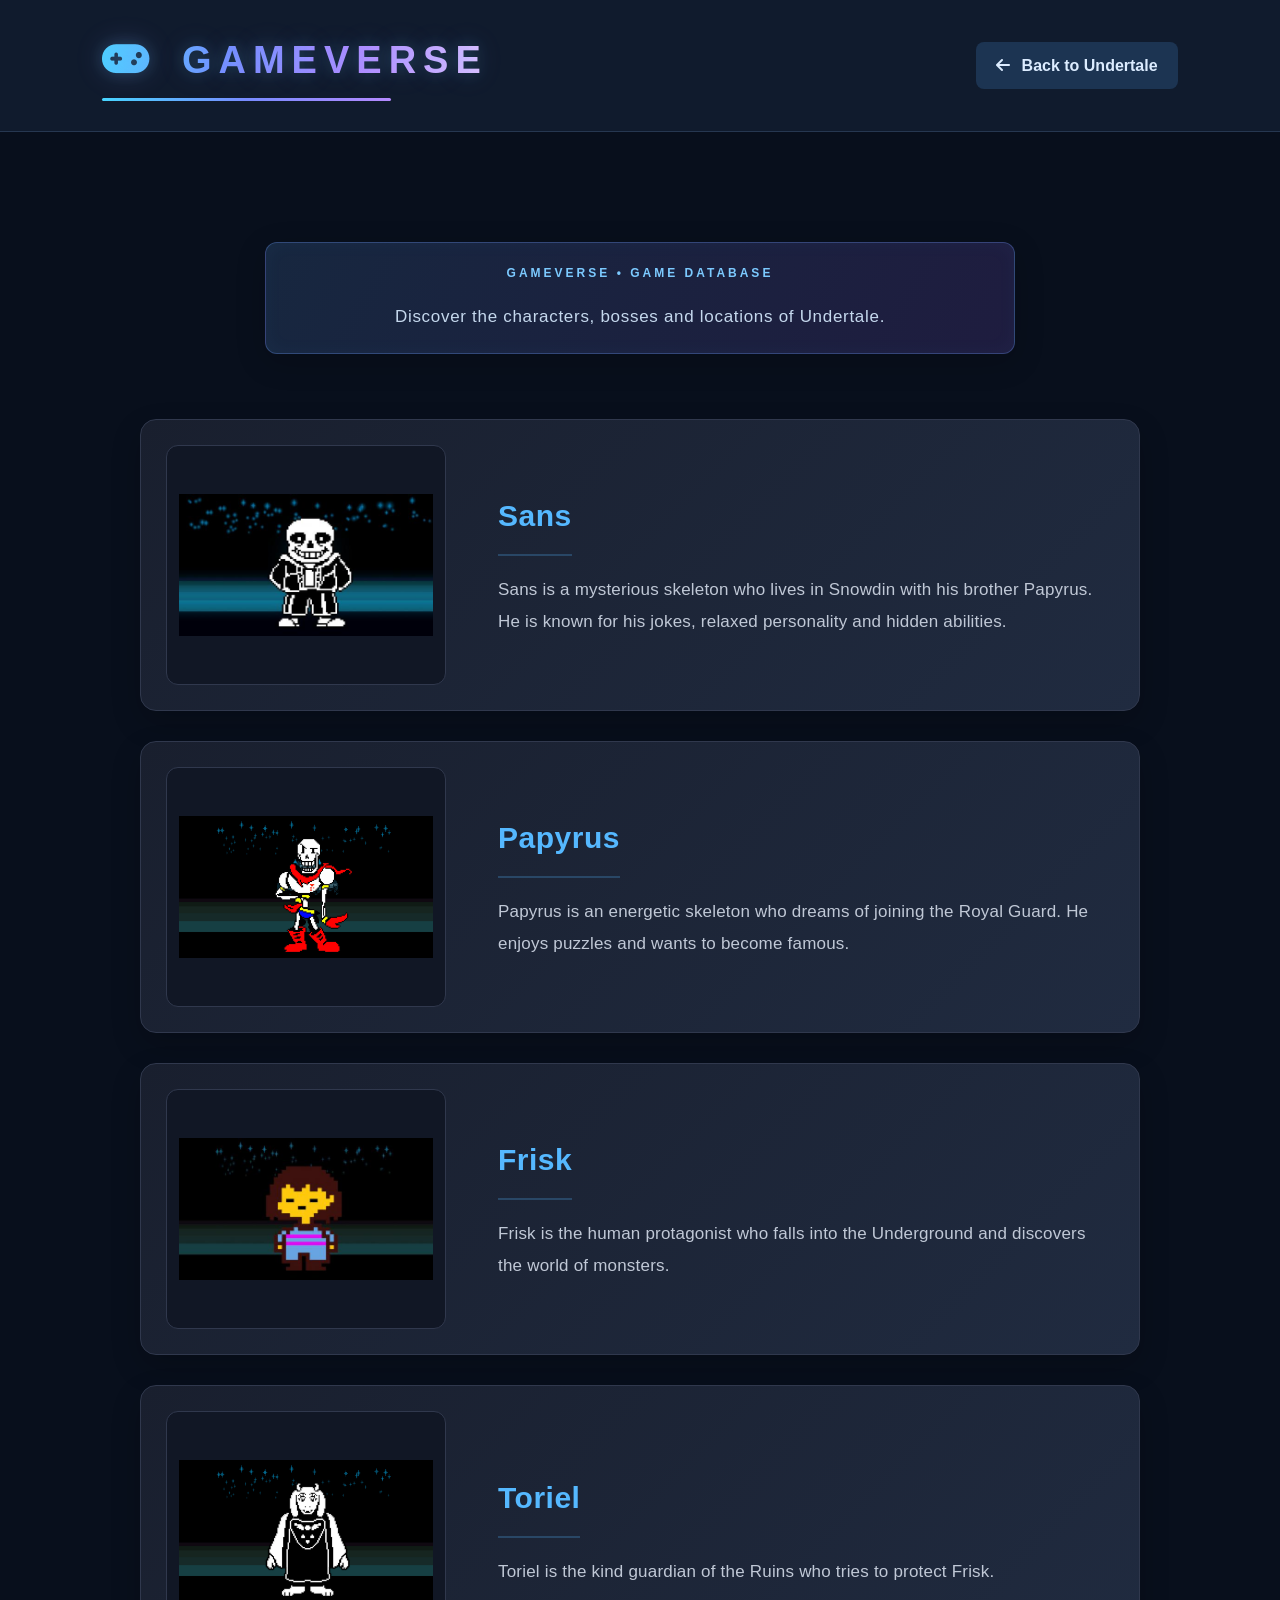
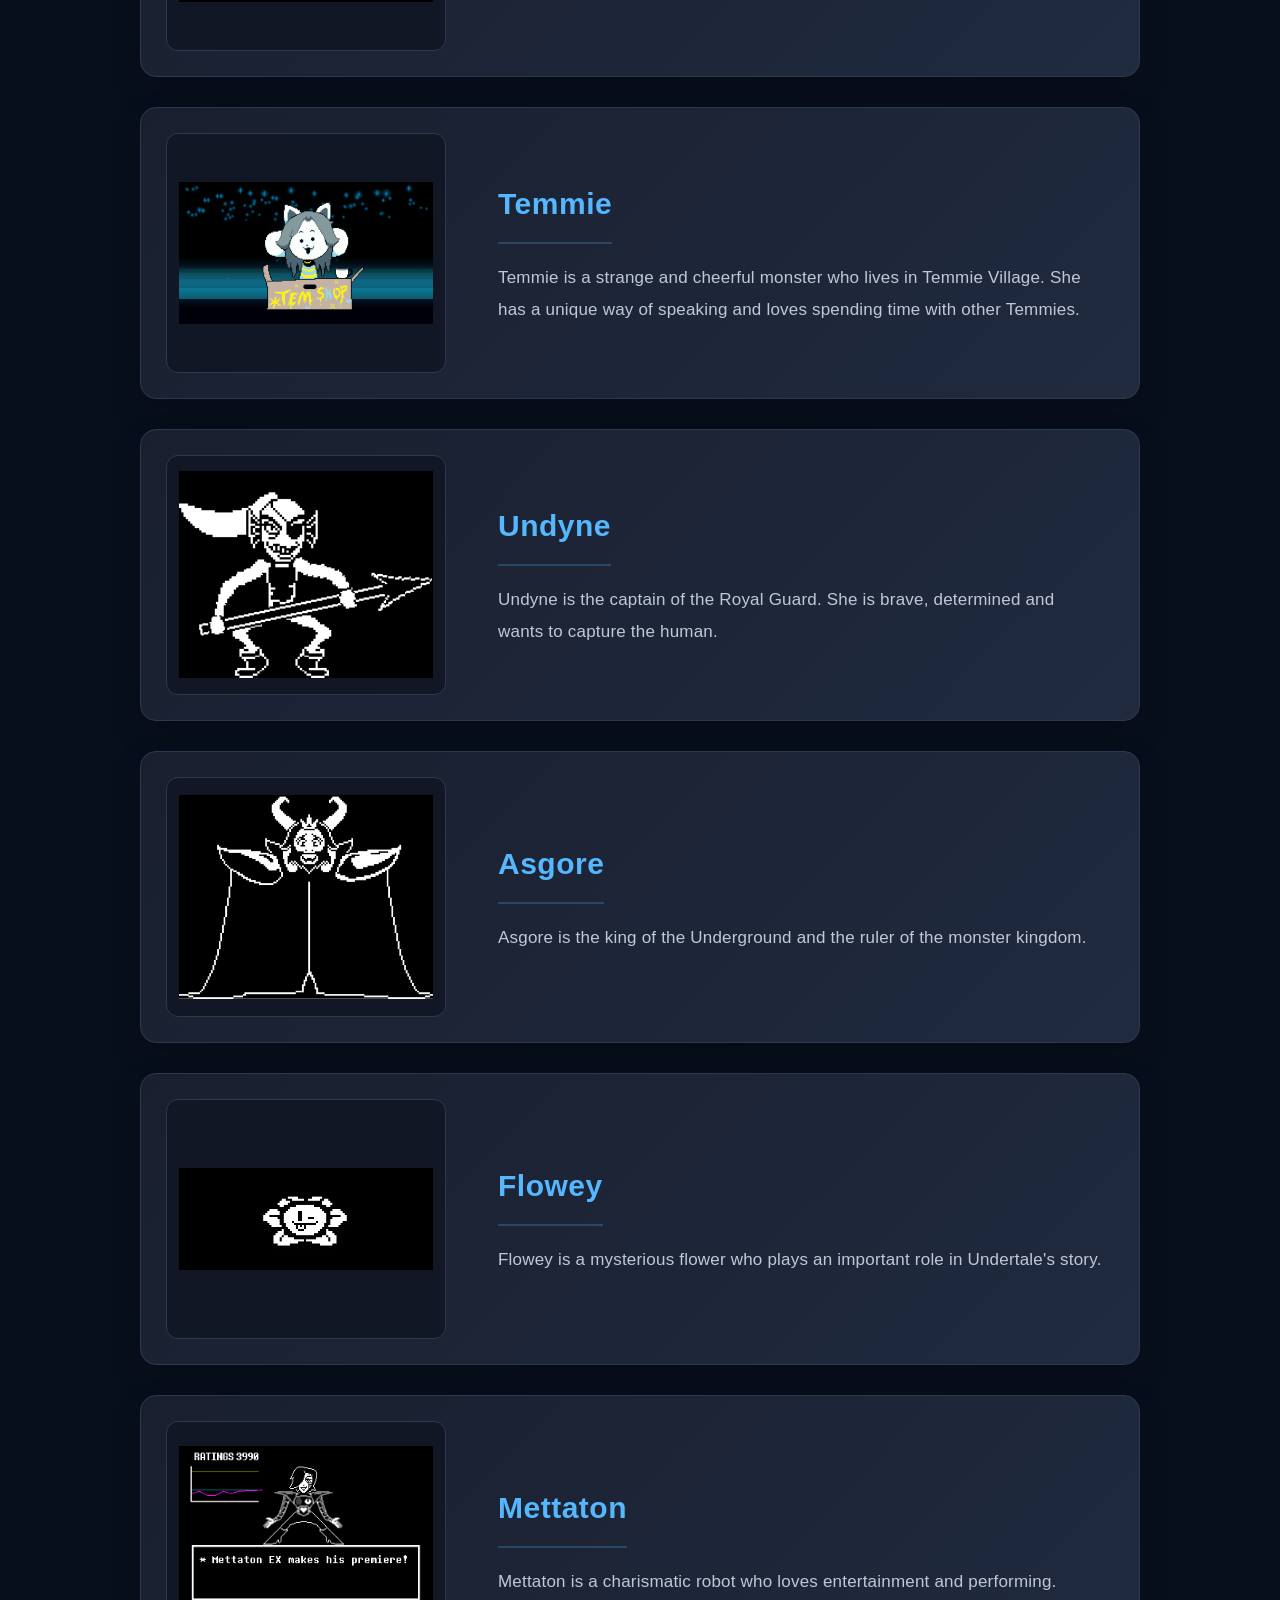
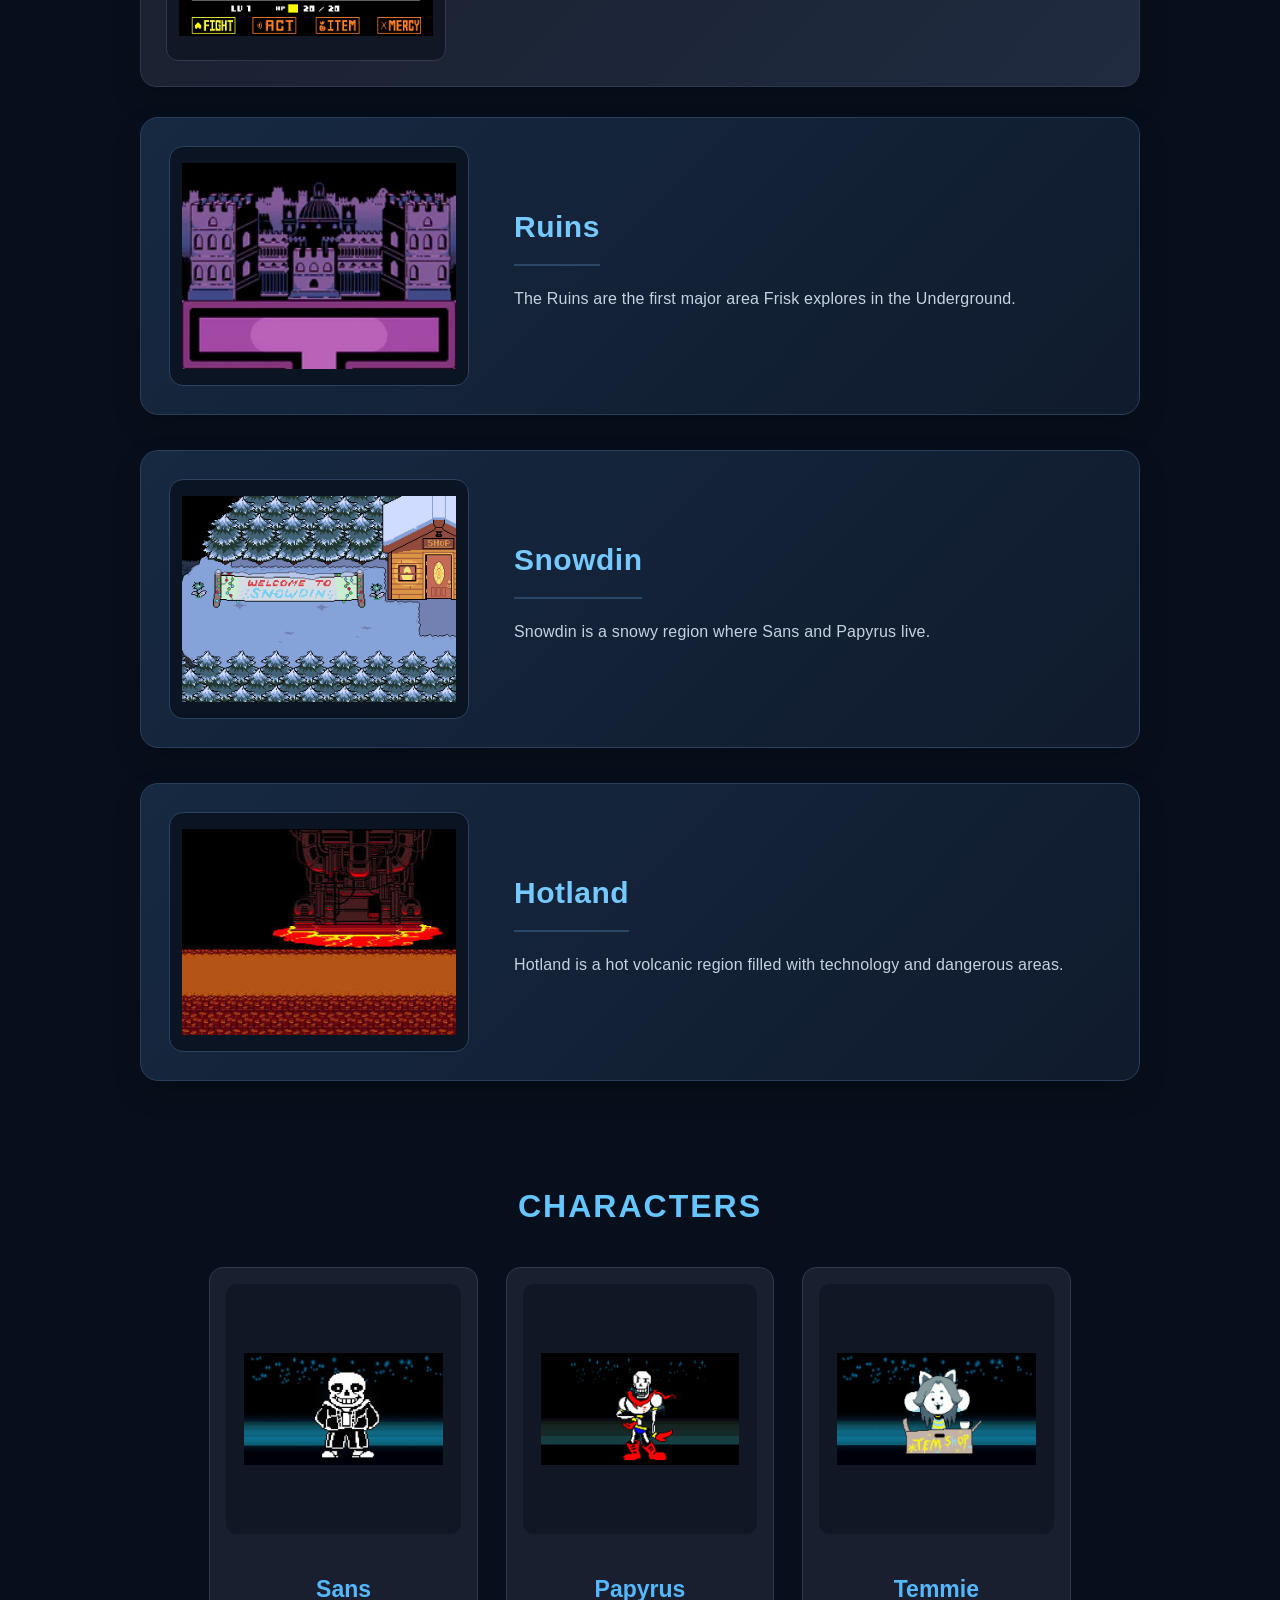
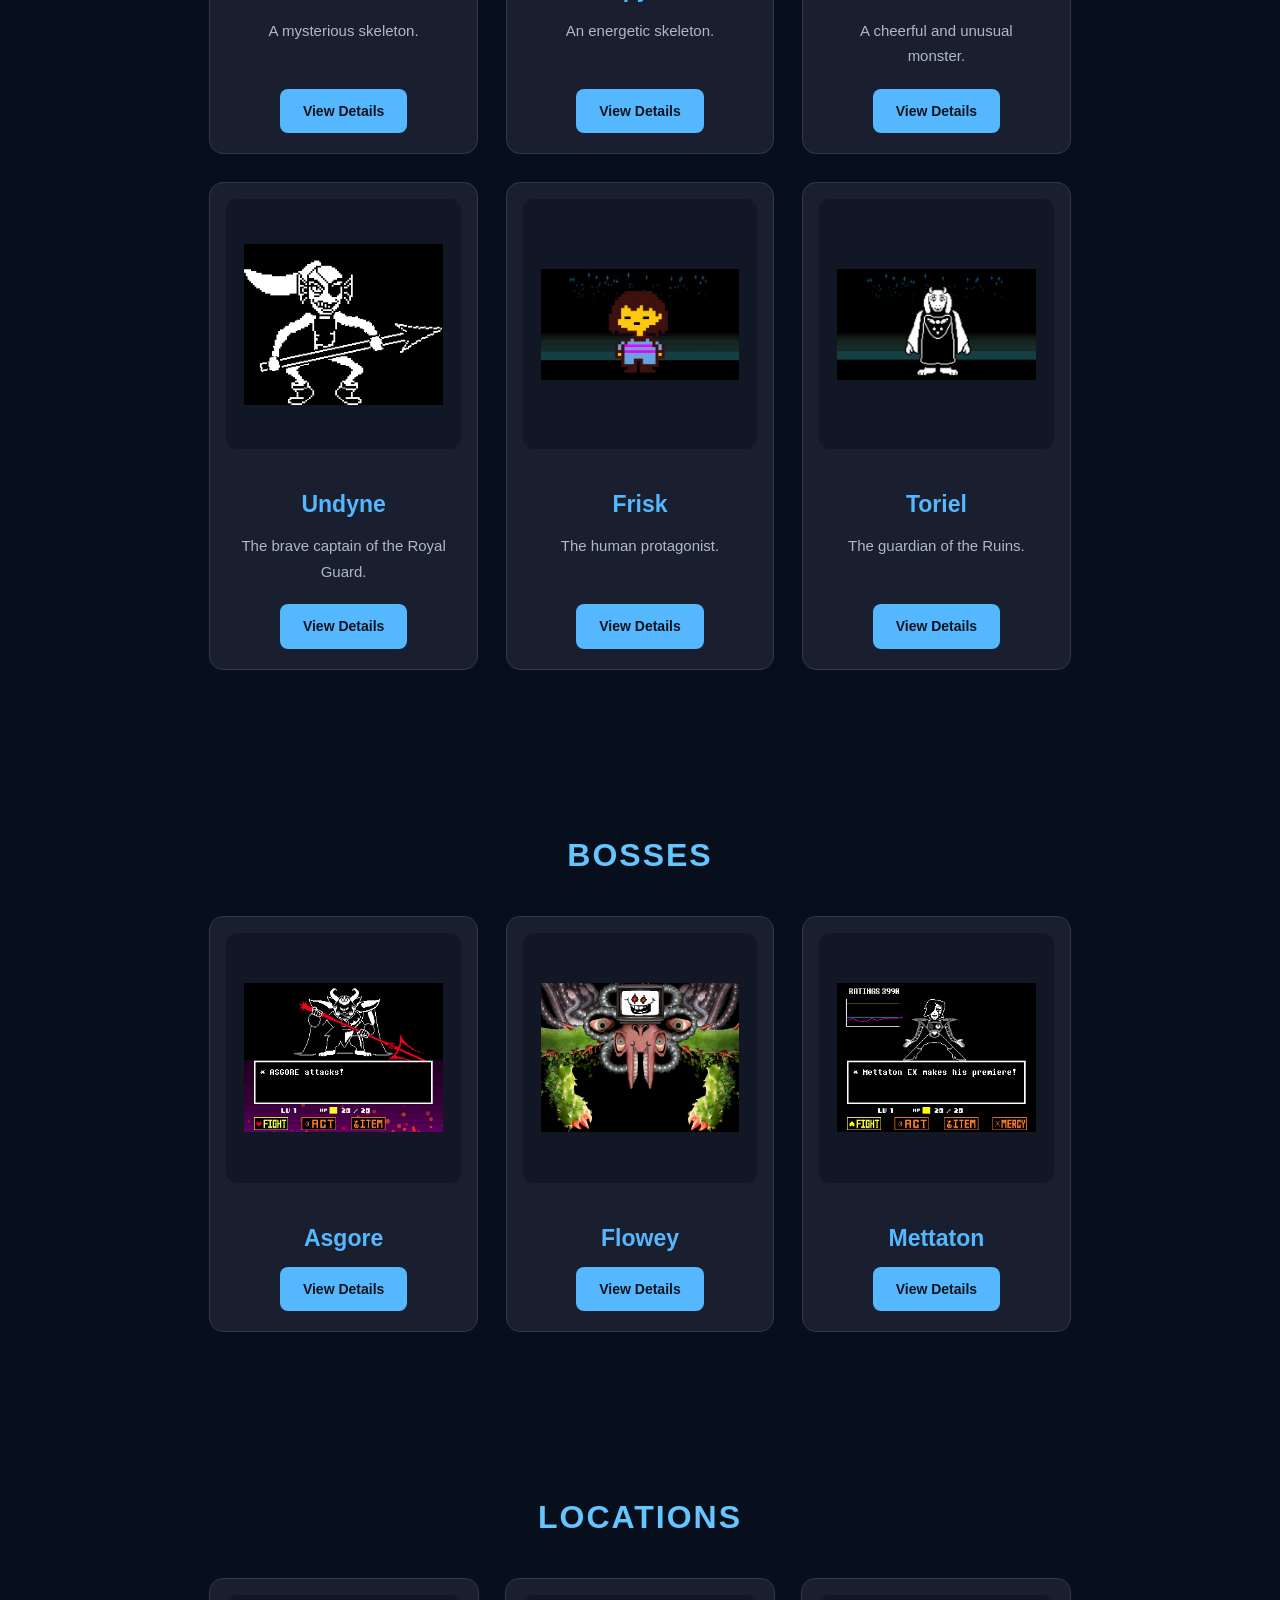
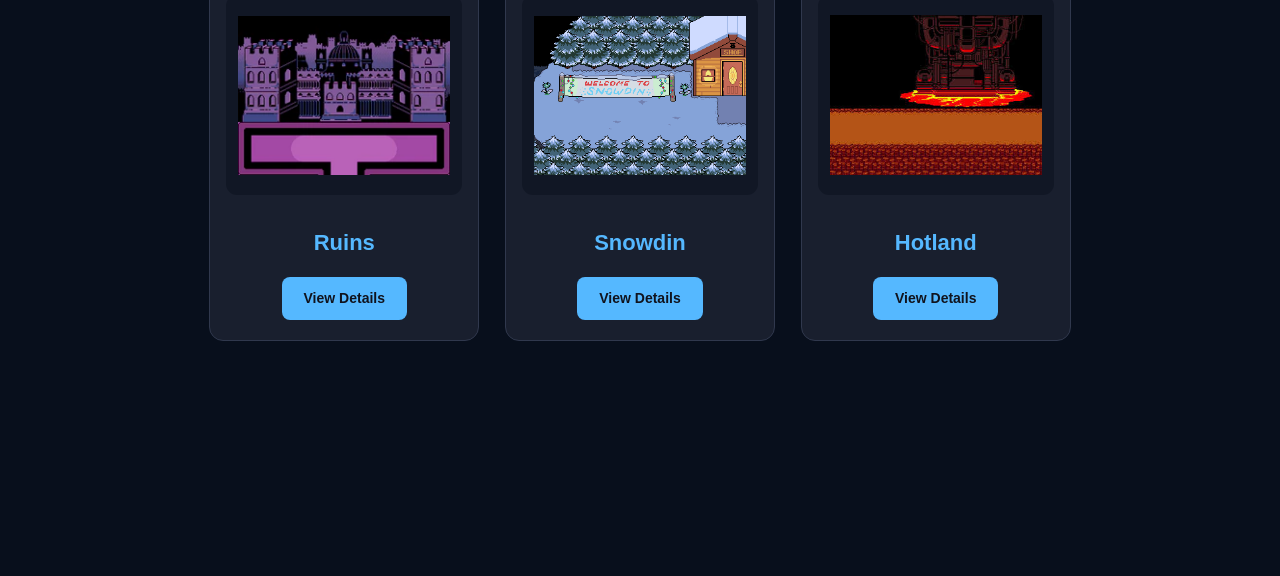
==== pages/detail.html @ 1173372c "Initial commit" ====
<!doctype html>
<html lang="en">
  <head>
    <meta charset="UTF-8" />
    <meta name="viewport" content="width=device-width, initial-scale=1.0" />

    <title>Undertale Details | GameVerse</title>

    <link rel="stylesheet" href="../styles/style.css" />
    <link rel="stylesheet" href="../styles/components/detail.css" />
    <link
      rel="stylesheet"
      href="https://cdnjs.cloudflare.com/ajax/libs/font-awesome/6.7.2/css/all.min.css"
    />
  </head>

  <body class="detail-page">
    <header class="detail-header">
      <a href="index.html" class="logo"
        ><i class="fa-solid fa-gamepad" aria-hidden="true"></i> GAMEVERSE</a
      >
      <a href="undertale.html" class="back-button"
        ><i class="fa-solid fa-arrow-left" aria-hidden="true"></i> Back to
        Undertale</a
      >
    </header>

    <main class="detail-container">
      <p class="detail-intro">
        Discover the characters, bosses and locations of Undertale.
      </p>

      <section class="detail-section" id="sans">
        <img src="sans.jpg" alt="Sans" />
        <div>
          <h2>Sans</h2>
          <p>
            Sans is a mysterious skeleton who lives in Snowdin with his brother
            Papyrus. He is known for his jokes, relaxed personality and hidden
            abilities.
          </p>
        </div>
      </section>

      <section class="detail-section" id="papyrus">
        <img src="undertale-papyrus.jpg" alt="Papyrus" />
        <div>
          <h2>Papyrus</h2>
          <p>
            Papyrus is an energetic skeleton who dreams of joining the Royal
            Guard. He enjoys puzzles and wants to become famous.
          </p>
        </div>
      </section>

      <section class="detail-section" id="frisk">
        <img src="frisk.jpg" alt="Frisk" />
        <div>
          <h2>Frisk</h2>
          <p>
            Frisk is the human protagonist who falls into the Underground and
            discovers the world of monsters.
          </p>
        </div>
      </section>

      <section class="detail-section" id="toriel">
        <img src="undertale-toriel.jpg" alt="Toriel" />
        <div>
          <h2>Toriel</h2>
          <p>
            Toriel is the kind guardian of the Ruins who tries to protect Frisk.
          </p>
        </div>
      </section>

      <section class="detail-section" id="temmie">
        <img src="temmie.undertale.jpg" alt="Temmie" />
        <div>
          <h2>Temmie</h2>
          <p>
            Temmie is a strange and cheerful monster who lives in Temmie
            Village. She has a unique way of speaking and loves spending time
            with other Temmies.
          </p>
        </div>
      </section>

      <section class="detail-section" id="undyne">
        <img src="Undyne.battle.gif" alt="Undyne" />
        <div>
          <h2>Undyne</h2>
          <p>
            Undyne is the captain of the Royal Guard. She is brave, determined
            and wants to capture the human.
          </p>
        </div>
      </section>

      <section class="detail-section" id="asgore">
        <img src="asgore.friendly.png" alt="Asgore" />
        <div>
          <h2>Asgore</h2>
          <p>
            Asgore is the king of the Underground and the ruler of the monster
            kingdom.
          </p>
        </div>
      </section>

      <section class="detail-section" id="flowey">
        <img src="flowey.friendly.webp" alt="Flowey" />
        <div>
          <h2>Flowey</h2>
          <p>
            Flowey is a mysterious flower who plays an important role in
            Undertale's story.
          </p>
        </div>
      </section>

      <section class="detail-section" id="mettaton">
        <img src="mettaton.EX.png" alt="Mettaton" />
        <div>
          <h2>Mettaton</h2>
          <p>
            Mettaton is a charismatic robot who loves entertainment and
            performing.
          </p>
        </div>
      </section>

      <section class="detail-section" id="ruins">
        <img src="ruins.webp" alt="Ruins" />
        <div>
          <h2>Ruins</h2>
          <p>
            The Ruins are the first major area Frisk explores in the
            Underground.
          </p>
        </div>
      </section>

      <section class="detail-section" id="snowdin">
        <img src="Snowdin_Town.png" alt="Snowdin" />
        <div>
          <h2>Snowdin</h2>
          <p>Snowdin is a snowy region where Sans and Papyrus live.</p>
        </div>
      </section>

      <section class="detail-section" id="hotland">
        <img src="hotland.jpg" alt="Hotland" />
        <div>
          <h2>Hotland</h2>
          <p>
            Hotland is a hot volcanic region filled with technology and
            dangerous areas.
          </p>
        </div>
      </section>

      <section class="game-section" id="characters">
        <h2>Characters</h2>

        <div class="characters-grid">
          <div class="game-card">
            <img src="sans.jpg" alt="Sans" />
            <h3>Sans</h3>
            <p>A mysterious skeleton.</p>
            <a href="detail.html#sans" class="details-button">View Details</a>
          </div>

          <div class="game-card">
            <img src="undertale-papyrus.jpg" alt="Papyrus" />
            <h3>Papyrus</h3>
            <p>An energetic skeleton.</p>
            <a href="detail.html#papyrus" class="details-button"
              >View Details</a
            >
          </div>

          <div class="game-card">
            <img src="temmie.undertale.jpg" alt="Temmie" />
            <h3>Temmie</h3>
            <p>A cheerful and unusual monster.</p>
            <a href="detail.html#temmie" class="details-button">View Details</a>
          </div>

          <div class="game-card">
            <img src="Undyne.battle.gif" alt="Undyne" />
            <h3>Undyne</h3>
            <p>The brave captain of the Royal Guard.</p>
            <a href="detail.html#undyne" class="details-button">View Details</a>
          </div>

          <div class="game-card">
            <img src="frisk.jpg" alt="Frisk" />
            <h3>Frisk</h3>
            <p>The human protagonist.</p>
            <a href="detail.html#frisk" class="details-button">View Details</a>
          </div>

          <div class="game-card">
            <img src="undertale-toriel.jpg" alt="Toriel" />
            <h3>Toriel</h3>
            <p>The guardian of the Ruins.</p>
            <a href="detail.html#toriel" class="details-button">View Details</a>
          </div>
        </div>
      </section>

      <section class="game-section" id="bosses">
        <h2>Bosses</h2>

        <div class="bosses-grid">
          <div class="game-card">
            <img src="ASGORE.webp" alt="Asgore" />
            <h3>Asgore</h3>
            <a href="detail.html#asgore" class="details-button">View Details</a>
          </div>

          <div class="game-card">
            <img src="Omega_Flowey.png" alt="Flowey" />
            <h3>Flowey</h3>
            <a href="detail.html#flowey" class="details-button">View Details</a>
          </div>

          <div class="game-card">
            <img src="mettaton.EX.png" alt="Mettaton" />
            <h3>Mettaton</h3>
            <a href="detail.html#mettaton" class="details-button"
              >View Details</a
            >
          </div>
        </div>
      </section>

      <section class="game-section" id="locations">
        <h2>Locations</h2>

        <div class="locations-grid">
          <div class="game-card">
            <img src="ruins.webp" alt="Ruins" />
            <h3>Ruins</h3>
            <a href="detail.html#ruins" class="details-button">View Details</a>
          </div>

          <div class="game-card">
            <img src="Snowdin_Town.png" alt="Snowdin" />
            <h3>Snowdin</h3>
            <a href="detail.html#snowdin" class="details-button"
              >View Details</a
            >
          </div>

          <div class="game-card">
            <img src="hotland.jpg" alt="Hotland" />
            <h3>Hotland</h3>
            <a href="detail.html#hotland" class="details-button"
              >View Details</a
            >
          </div>
        </div>
      </section>
    </main>
  </body>
</html>
---- styles/style.css ----
@import url("https://fonts.googleapis.com/css2?family=Inter:wght@400;500;600;700;800&display=swap");

:root {
  --bg-color: #080f1c;
  --card-color: #101d30;
  --secondary-color: #183454;
  --primary-color: #2478d4;
  --light-blue: #55b8ff;
  --text-color: #e8f1ff;
  --muted-color: #9baec5;
  --border-color: rgba(85, 184, 255, 0.15);
}

* {
  margin: 0;
  padding: 0;
  box-sizing: border-box;
}

html {
  scroll-behavior: smooth;
}

body {
  font-family: "Inter", sans-serif;
  background-color: var(--bg-color);
  color: var(--text-color);
  line-height: 1.6;
}

a {
  text-decoration: none;
  color: inherit;
}

img {
  display: block;
  max-width: 100%;
}

.header {
  width: 100%;
  background-color: rgba(8, 15, 28, 0.95);
  border-bottom: 1px solid var(--border-color);
  position: sticky;
  top: 0;
  z-index: 100;
  backdrop-filter: blur(12px);
}

.header-container {
  max-width: 1200px;
  min-height: 85px;
  margin: auto;
  padding: 0 25px;

  display: flex;
  justify-content: space-between;
  align-items: center;
}

.logo {
  font-size: 25px;
  font-weight: 800;
  letter-spacing: 2px;
}

.logo span {
  color: var(--light-blue);
}

.navigation {
  display: flex;
  align-items: center;
  gap: 35px;
}

.navigation a {
  color: var(--muted-color);
  font-size: 14px;
  font-weight: 600;
  transition: color 0.3s ease;
}

.navigation a:hover,
.navigation a.active {
  color: var(--light-blue);
}

.header-button {
  background-color: var(--primary-color);
  padding: 11px 20px;
  border-radius: 7px;
  font-size: 13px;
  font-weight: 700;
  transition: 0.3s ease;
}

.header-button:hover {
  background-color: var(--light-blue);
  color: #080f1c;
  transform: translateY(-2px);
}

.primary-button,
.secondary-button {
  display: inline-block;
  padding: 13px 25px;
  border-radius: 7px;
  font-size: 14px;
  font-weight: 700;
  transition: all 0.3s ease;
}

.primary-button {
  background-color: var(--primary-color);
  color: white;
}

.primary-button:hover {
  background-color: var(--light-blue);
  color: var(--bg-color);
  transform: translateY(-3px);
}

.secondary-button {
  border: 1px solid var(--border-color);
  color: var(--text-color);
}

.secondary-button:hover {
  background-color: var(--secondary-color);
}

.hero {
  max-width: 1200px;
  min-height: 570px;
  margin: auto;
  padding: 80px 25px;

  display: flex;
  align-items: center;
  justify-content: space-between;
  gap: 45px;
}

.hero-content {
  flex: 1;
}

.hero-label,
.section-label {
  color: var(--light-blue);
  font-size: 12px;
  font-weight: 800;
  letter-spacing: 2px;
  margin-bottom: 15px;
}

.hero h1 {
  max-width: 650px;
  font-size: clamp(38px, 5vw, 65px);
  line-height: 1.1;
  font-weight: 800;
  margin-bottom: 25px;
}

.hero h1 span {
  color: var(--light-blue);
}

.hero-description {
  max-width: 480px;
  color: var(--muted-color);
  font-size: 16px;
  margin-bottom: 30px;
}

.hero-buttons {
  display: flex;
  flex-wrap: wrap;
  gap: 15px;
}

.hero-image {
  flex: 1;
  max-width: 520px;
  height: 350px;
  overflow: hidden;
  border-radius: 15px;
  border: 1px solid var(--border-color);
  box-shadow: 0 0 45px rgba(36, 120, 212, 0.15);
}

.hero-image img {
  width: 100%;
  height: 100%;
  object-fit: cover;
}

.games-section,
.categories-section,
.about-section {
  max-width: 1200px;
  margin: auto;
  padding: 80px 25px;
}

.section-heading {
  display: flex;
  justify-content: space-between;
  align-items: end;
  margin-bottom: 35px;
}

.section-heading h2,
.categories-section h2,
.about-section h2 {
  font-size: 32px;
  font-weight: 800;
}

.view-all {
  color: var(--light-blue);
  font-size: 14px;
  font-weight: 700;
}

.view-all:hover {
  color: white;
}

.games-grid {
  display: grid;
  grid-template-columns: repeat(2, 1fr);
  gap: 30px;
}

.game-card {
  background-color: var(--card-color);
  border: 1px solid var(--border-color);
  border-radius: 12px;
  overflow: hidden;
  transition:
    transform 0.3s ease,
    box-shadow 0.3s ease;
}

.game-card:hover {
  transform: translateY(-7px);
  box-shadow: 0 12px 35px rgba(36, 120, 212, 0.15);
}

.game-image {
  display: block;
  height: 250px;
  overflow: hidden;
}

.game-image img {
  width: 100%;
  height: 100%;
  object-fit: cover;
  transition: transform 0.4s ease;
}

.game-card:hover .game-image img {
  transform: scale(1.06);
}

.game-info {
  padding: 25px;
}

.game-category {
  color: var(--light-blue);
  font-size: 11px;
  font-weight: 800;
  letter-spacing: 1.5px;
}

.game-info h3 {
  font-size: 23px;
  margin: 10px 0;
}

.game-info p {
  color: var(--muted-color);
  font-size: 14px;
  margin-bottom: 20px;
}

.game-link {
  color: var(--light-blue);
  font-size: 14px;
  font-weight: 700;
}

.game-link:hover {
  color: white;
}

.categories-grid {
  display: grid;
  grid-template-columns: repeat(4, 1fr);
  gap: 20px;
  margin-top: 30px;
}

.category-card {
  background-color: var(--card-color);
  border: 1px solid var(--border-color);
  padding: 30px 20px;
  border-radius: 10px;
  text-align: center;
  transition: 0.3s ease;
}

.category-card:hover {
  background-color: var(--secondary-color);
  transform: translateY(-5px);
}

.category-icon {
  font-size: 35px;
  margin-bottom: 12px;
}

.category-card h3 {
  font-size: 17px;
  margin-bottom: 5px;
}

.category-card p {
  color: var(--muted-color);
  font-size: 12px;
}

.about-section {
  background: linear-gradient(120deg, #101d30, #102a49);

  border-radius: 15px;
  margin-top: 30px;
  margin-bottom: 80px;
  text-align: center;
}

.about-content {
  max-width: 700px;
  margin: auto;
}

.about-content p:not(.section-label) {
  color: var(--muted-color);
  margin: 20px 0 30px;
}

.footer {
  background-color: #060b14;
  border-top: 1px solid var(--border-color);
  padding: 40px 25px;
}

.footer-container {
  max-width: 1200px;
  margin: auto;
  text-align: center;
}

.footer-container p {
  color: var(--muted-color);
  margin-top: 12px;
  font-size: 14px;
}

.copyright {
  font-size: 12px !important;
  margin-top: 25px !important;
}

@media (max-width: 900px) {
  .hero {
    flex-direction: column;
    align-items: flex-start;
  }

  .hero-image {
    width: 100%;
    max-width: 100%;
  }

  .categories-grid {
    grid-template-columns: repeat(2, 1fr);
  }

  .navigation {
    gap: 15px;
  }
}

@media (max-width: 600px) {
  .header-container {
    flex-wrap: wrap;
    justify-content: center;
    gap: 15px;
    padding: 18px;
  }

  .navigation {
    order: 3;
    width: 100%;
    justify-content: center;
    flex-wrap: wrap;
    gap: 15px;
  }

  .header-button {
    display: none;
  }

  .hero {
    padding: 55px 20px;
  }

  .hero h1 {
    font-size: 38px;
  }

  .hero-image {
    height: 230px;
  }

  .games-grid {
    grid-template-columns: 1fr;
  }

  .categories-grid {
    grid-template-columns: 1fr 1fr;
  }

  .section-heading h2,
  .categories-section h2,
  .about-section h2 {
    font-size: 25px;
  }
}

.game-platforms {
  display: flex;
  gap: 18px;
  margin: 18px 0;
  flex-wrap: wrap;
}

.game-platforms span {
  display: flex;
  align-items: center;
  gap: 7px;
  color: #aebbd0;
  font-size: 13px;
}

.game-platforms i {
  color: #55b8ff;
  font-size: 15px;
}

.header-button i,
.primary-button i,
.view-all i,
.game-link i {
  margin-left: 7px;
  transition: transform 0.2s ease;
}

.header-button:hover i,
.primary-button:hover i,
.view-all:hover i,
.game-link:hover i {
  transform: translateX(4px);
}

.category-icon i {
  font-size: 27px;
}
---- styles/components/detail.css ----
.detail-page {
  background: #080f1c;
  color: #eaf1ff;
  min-height: 100vh;
  font-family: Arial, sans-serif;
}

.detail-header {
  width: 100%;
  padding: 22px 8%;
  box-sizing: border-box;

  display: flex;
  align-items: center;
  justify-content: space-between;

  background: #101b2d;
  border-bottom: 1px solid #263750;
}

.detail-header h1 {
  color: #65c3ff;
  font-size: 25px;
  margin: 0;
  letter-spacing: 1.5px;
}

.back-button {
  text-decoration: none;
  color: #dcecff;
  background: #1c3452;
  padding: 11px 20px;
  border-radius: 8px;
  font-weight: bold;
  transition: 0.3s;
}

.back-button:hover {
  background: #65c3ff;
  color: #08111f;
}

.detail-container {
  width: 100%;
  max-width: 1150px;
  margin: 0 auto;
  padding: 60px 25px 90px;
  box-sizing: border-box;
}

.detail-intro {
  text-align: center;
  margin: 0 auto 65px;
  max-width: 760px;
}

.detail-intro h1 {
  color: #65c3ff;
  font-size: 44px;
  letter-spacing: 1px;
  margin: 0 0 20px;
}

.detail-intro p {
  color: #b5c5d9;
  font-size: 17px;
  line-height: 1.9;
}

.detail-section {
  width: 100%;
  max-width: 1000px;
  min-height: 310px;

  margin: 0 auto 35px;
  padding: 28px;

  box-sizing: border-box;

  display: grid;
  grid-template-columns: minmax(0, 0.9fr) minmax(0, 1.1fr);
  align-items: center;
  gap: 35px;

  background: linear-gradient(135deg, #162941, #101b2d);

  border: 1px solid #293f5b;
  border-radius: 18px;

  box-shadow: 0 12px 30px rgba(0, 0, 0, 0.2);

  scroll-margin-top: 30px;

  transition:
    transform 0.3s ease,
    border-color 0.3s ease,
    box-shadow 0.3s ease;
}

.detail-section:nth-of-type(even) {
  grid-template-columns: minmax(0, 1.1fr) minmax(0, 0.9fr);
}

.detail-section:nth-of-type(even) img {
  grid-column: 2;
  grid-row: 1;
}

.detail-section:nth-of-type(even) > div {
  grid-column: 1;
  grid-row: 1;
}

.detail-section img {
  width: 100%;
  height: 270px;

  object-fit: contain;
  padding: 15px;
  box-sizing: border-box;

  background: #0a1423;
  border: 1px solid #2b415d;
  border-radius: 14px;
}

.detail-section > div {
  padding: 12px;
}

.detail-section h2 {
  color: #65c3ff;
  font-size: 31px;
  font-weight: 800;
  letter-spacing: 0.5px;

  margin: 0 0 20px;
  padding-bottom: 14px;

  border-bottom: 2px solid #294766;
}

.detail-section p {
  color: #c5d2e2;
  font-size: 16px;
  line-height: 1.95;
  letter-spacing: 0.2px;

  margin: 0 0 15px;
}

.detail-section strong {
  color: #ffffff;
  font-weight: 700;
}

.detail-section h3 {
  color: #9bd8ff;
  font-size: 19px;
  margin: 22px 0 12px;
}

.detail-section ul {
  padding-left: 22px;
  margin: 12px 0;
}

.detail-section li {
  color: #bdcde0;
  line-height: 1.9;
  padding-left: 5px;
}

.detail-section li::marker {
  color: #65c3ff;
}

.detail-section:hover {
  transform: translateY(-4px);
  border-color: #456889;

  box-shadow: 0 17px 35px rgba(0, 0, 0, 0.3);
}

.detail-section:target {
  border-color: #293f5b;
  box-shadow: 0 12px 30px rgba(0, 0, 0, 0.2);
  animation: none;
}

#ruins,
#snowdin,
#hotland {
  width: 100%;
  max-width: 900px;
  min-height: 270px;

  margin: 0 auto 32px;
  padding: 25px;

  display: grid;
  grid-template-columns: 320px minmax(0, 1fr);
  align-items: center;
  gap: 32px;

  background: linear-gradient(120deg, #172b42, #101b2d);

  border: 1px solid #293f5b;
  border-radius: 18px;

  box-shadow: 0 12px 28px rgba(0, 0, 0, 0.2);

  transition: 0.3s ease;
}

#ruins img,
#snowdin img,
#hotland img {
  width: 100%;
  height: 220px;

  padding: 0;
  object-fit: cover;
  object-position: center;

  border: 1px solid #344c68;
  border-radius: 13px;
  background: #0a1423;
}

#ruins > div,
#snowdin > div,
#hotland > div {
  padding: 10px;
}

#ruins h2,
#snowdin h2,
#hotland h2 {
  color: #75c9ff;
  font-size: 30px;
  font-weight: 800;

  margin: 0 0 18px;
  padding-bottom: 13px;

  border-bottom: 2px solid #294766;
}

#ruins p,
#snowdin p,
#hotland p {
  color: #c5d2e2;
  font-size: 16px;
  line-height: 1.9;
  margin: 0 0 14px;
}

#ruins strong,
#snowdin strong,
#hotland strong {
  color: #ffffff;
}

#ruins:hover,
#snowdin:hover,
#hotland:hover {
  transform: translateY(-4px);
  border-color: #456889;
}

@media (max-width: 750px) {
  .detail-container {
    padding: 40px 18px 60px;
  }

  .detail-intro h1 {
    font-size: 33px;
  }

  .detail-section,
  .detail-section:nth-of-type(even) {
    grid-template-columns: 1fr;
    gap: 20px;
    padding: 20px;
  }

  .detail-section img,
  .detail-section:nth-of-type(even) img {
    grid-column: 1;
    grid-row: auto;
    height: 240px;
  }

  .detail-section > div,
  .detail-section:nth-of-type(even) > div {
    grid-column: 1;
    grid-row: auto;
  }

  #ruins,
  #snowdin,
  #hotland {
    grid-template-columns: 1fr;
    max-width: 500px;
    gap: 20px;
  }

  #ruins img,
  #snowdin img,
  #hotland img {
    height: 230px;
  }
}

@media (max-width: 450px) {
  .detail-header {
    padding: 18px;
  }

  .detail-header h1 {
    font-size: 20px;
  }

  .back-button {
    padding: 9px 12px;
    font-size: 13px;
  }

  .detail-section img {
    height: 200px;
  }

  .detail-section h2 {
    font-size: 25px;
  }
}

.detail-header h1 {
  color: #ffffff;
  font-size: 27px;
  font-weight: 900;
  letter-spacing: 2px;
  text-transform: uppercase;

  background: linear-gradient(90deg, #55b8ff, #8b7cff);

  background-clip: text;
  -webkit-background-clip: text;
  -webkit-text-fill-color: transparent;

  text-shadow: 0 0 25px rgba(85, 184, 255, 0.15);
}

.detail-intro {
  max-width: 850px;
  margin: 0 auto 65px;
  padding: 45px 30px;

  text-align: center;

  background: linear-gradient(
    135deg,
    rgba(25, 48, 75, 0.85),
    rgba(14, 27, 45, 0.9)
  );

  border: 1px solid #294766;
  border-radius: 20px;

  box-shadow: 0 15px 40px rgba(0, 0, 0, 0.25);
}

.detail-intro h1 {
  display: inline-block;

  font-size: 43px;
  font-weight: 900;
  letter-spacing: 1.5px;

  margin: 0 0 22px;
  padding-bottom: 15px;

  background: linear-gradient(90deg, #55b8ff, #a58bff, #55b8ff);

  background-clip: text;
  -webkit-background-clip: text;
  -webkit-text-fill-color: transparent;

  border-bottom: 3px solid #55b8ff;
}

.detail-intro p {
  max-width: 650px;
  margin: 0 auto;

  color: #c5d6e9;
  font-size: 17px;
  font-weight: 500;
  line-height: 1.9;
  letter-spacing: 0.4px;
}

.detail-intro::before {
  content: "GAMEVERSE • GAME DATABASE";

  display: block;

  color: #7ccaff;
  font-size: 12px;
  font-weight: 800;
  letter-spacing: 3px;

  margin-bottom: 18px;
}

@media (max-width: 600px) {
  .detail-header h1 {
    font-size: 21px;
  }

  .detail-intro {
    padding: 30px 18px;
  }

  .detail-intro h1 {
    font-size: 30px;
  }

  .detail-intro p {
    font-size: 15px;
  }
}

.game-section {
  padding: 65px 8%;
  margin: 30px auto;
}

.game-section h2 {
  color: #65c5ff;
  font-size: 32px;
  text-align: center;
  margin-bottom: 35px;
  text-transform: uppercase;
  letter-spacing: 2px;
}

.characters-grid,
.bosses-grid,
.locations-grid {
  display: grid;
  grid-template-columns: repeat(3, minmax(0, 1fr));
  gap: 28px;
  max-width: 1150px;
  margin: 0 auto;
}

.game-card {
  background: linear-gradient(145deg, #17243a, #0d1525);
  border: 1px solid #293d59;
  border-radius: 16px;
  padding: 16px;
  text-align: center;
  overflow: hidden;
  display: flex;
  flex-direction: column;
  align-items: center;
  transition:
    transform 0.3s ease,
    border-color 0.3s ease,
    box-shadow 0.3s ease;
}

.game-card:hover {
  transform: translateY(-8px);
  border-color: #55b8ff;
  box-shadow: 0 12px 30px rgba(40, 150, 255, 0.18);
}

.game-card img {
  width: 100%;
  height: 220px;
  object-fit: cover;
  border-radius: 11px;
  margin-bottom: 17px;
  transition: transform 0.35s ease;
}

.game-card:hover img {
  transform: scale(1.035);
}

.game-card h3 {
  color: #ffffff;
  font-size: 23px;
  margin: 5px 0 10px;
}

.game-card p {
  color: #aebed2;
  font-size: 15px;
  line-height: 1.6;
  margin-bottom: 18px;
}

.details-button {
  display: inline-block;
  margin-top: auto;
  padding: 11px 24px;
  background: linear-gradient(90deg, #278bdc, #6255d9);
  color: #ffffff;
  text-decoration: none;
  font-size: 14px;
  font-weight: bold;
  border-radius: 8px;
  transition: 0.3s ease;
}

.details-button:hover {
  background: linear-gradient(90deg, #48b7ff, #8275ff);
  box-shadow: 0 5px 18px rgba(65, 155, 255, 0.3);
  transform: translateY(-2px);
}

@media (max-width: 850px) {
  .characters-grid,
  .bosses-grid,
  .locations-grid {
    grid-template-columns: repeat(2, minmax(0, 1fr));
  }
}

@media (max-width: 550px) {
  .characters-grid,
  .bosses-grid,
  .locations-grid {
    grid-template-columns: 1fr;
  }

  .game-section {
    padding: 45px 6%;
  }

  .game-section h2 {
    font-size: 26px;
  }
}

.detail-header .logo {
  display: inline-block;

  font-family: Arial, sans-serif;
  font-size: 38px;
  font-weight: 900;

  letter-spacing: 7px;
  text-transform: uppercase;
  text-decoration: none;

  background: linear-gradient(100deg, #48d5ff, #788bff, #b58aff, #e2c5ff);

  background-clip: text;
  -webkit-background-clip: text;
  -webkit-text-fill-color: transparent;

  text-shadow:
    0 0 15px rgba(72, 213, 255, 0.2),
    0 0 30px rgba(181, 138, 255, 0.2);

  padding: 8px 0;
  transition: all 0.3s ease;
}

.detail-header .logo:hover {
  letter-spacing: 9px;

  text-shadow:
    0 0 18px rgba(72, 213, 255, 0.4),
    0 0 35px rgba(181, 138, 255, 0.35);
}

.detail-header .logo::after {
  content: "";

  display: block;
  width: 75%;
  height: 3px;

  margin-top: 7px;

  background: linear-gradient(90deg, #48d5ff, #788bff, #b58aff);

  border-radius: 10px;
}

@media (max-width: 600px) {
  .detail-header .logo {
    font-size: 25px;
    letter-spacing: 4px;
  }
}

.detail-header + h1 {
  font-size: 48px;
  font-weight: 900;
  text-align: center;
  letter-spacing: 3px;
  text-transform: uppercase;

  margin: 65px auto 15px;

  background: linear-gradient(90deg, #55d8ff, #818cff, #bd91ff, #55d8ff);

  background-size: 200% auto;
  background-clip: text;
  -webkit-background-clip: text;
  -webkit-text-fill-color: transparent;

  text-shadow: 0 0 25px rgba(85, 184, 255, 0.15);
}

.detail-intro {
  max-width: 750px;

  margin: 0 auto 65px;
  padding: 20px 30px;

  text-align: center;

  color: #c5d8ed;
  font-size: 17px;
  font-weight: 500;
  line-height: 1.8;
  letter-spacing: 0.7px;

  background: linear-gradient(
    120deg,
    rgba(28, 48, 75, 0.75),
    rgba(38, 34, 75, 0.75)
  );

  border: 1px solid rgba(110, 157, 255, 0.3);
  border-radius: 12px;

  box-shadow:
    0 8px 30px rgba(0, 0, 0, 0.2),
    inset 0 0 20px rgba(85, 184, 255, 0.04);
}

@media (max-width: 600px) {
  .detail-header + h1 {
    font-size: 30px;
    letter-spacing: 1px;
    margin-top: 40px;
  }

  .detail-intro {
    font-size: 14px;
    padding: 16px;
    margin: 0 15px 45px;
  }
}

.detail-container {
  width: 84%;
  max-width: 1200px;
  margin: 50px auto;
}

.detail-section {
  display: flex;
  flex-direction: row;
  align-items: center;
  justify-content: flex-start;
  gap: 40px;

  width: 100%;
  min-height: 290px;

  padding: 25px;
  margin-bottom: 30px;

  background: linear-gradient(135deg, #191f2e, #202b40);

  border: 1px solid #30384d;
  border-radius: 16px;

  text-align: left;
  transition: 0.3s ease;
  scroll-margin-top: 30px;
}

.detail-section:hover {
  border-color: #55b8ff;
  transform: translateY(-4px);
  box-shadow: 0 10px 25px rgba(0, 0, 0, 0.25);
}

.detail-section img {
  flex: 0 0 280px;

  width: 280px;
  height: 240px;

  display: block;
  object-fit: contain;

  padding: 12px;

  background: #111725;
  border: 1px solid #30384d;
  border-radius: 12px;
}

.detail-section div {
  flex: 1;
  min-width: 0;

  display: flex;
  flex-direction: column;
  align-items: flex-start;
  justify-content: center;

  text-align: left;
}

.detail-section h2 {
  color: #55b8ff;
  font-size: 30px;
  margin: 0 0 18px;
}

.detail-section p {
  color: #c0c8d6;
  font-size: 17px;
  line-height: 1.9;
  max-width: 650px;
  margin: 0;
}

.game-card {
  display: flex;
  flex-direction: column;
  align-items: stretch;

  background: #191f2e;
  border: 1px solid #30384d;
  border-radius: 14px;

  overflow: hidden;
  padding-bottom: 20px;

  text-align: center;
  transition: 0.3s ease;
}

.game-card:hover {
  transform: translateY(-7px);
  border-color: #55b8ff;
  box-shadow: 0 12px 25px rgba(0, 0, 0, 0.25);
}

.game-card img {
  width: 100%;
  height: 250px;

  object-fit: contain;
  padding: 18px;

  background: #111725;
}

.game-card h3 {
  color: #55b8ff;
  font-size: 23px;
  margin: 20px 10px 10px;
}

.game-card p {
  color: #aeb8ca;
  font-size: 15px;
  line-height: 1.7;
  padding: 0 15px;
  margin-bottom: 20px;
}

.details-button {
  align-self: center;
  margin-top: auto;

  padding: 11px 23px;

  background: #55b8ff;
  color: #10131d;

  border-radius: 8px;
  text-decoration: none;
  font-weight: bold;

  transition: 0.3s;
}

.details-button:hover {
  background: white;
  transform: scale(1.05);
}

@media (max-width: 900px) {
  .detail-container {
    width: 90%;
  }

  .detail-section img {
    flex-basis: 240px;
    width: 240px;
  }
}

@media (max-width: 650px) {
  .detail-section {
    flex-direction: column;
    align-items: stretch;
    gap: 20px;
  }

  .detail-section img {
    flex: none;
    width: 100%;
    height: 240px;
  }
}

.locations-grid {
  display: grid;
  grid-template-columns: 1fr;
  gap: 30px;
  width: 100%;
  max-width: 900px;
  margin: 0 auto;
}

#ruins,
#snowdin,
#hotland {
  display: grid;
  grid-template-columns: 300px minmax(0, 1fr);
  grid-template-areas: "image text";
  align-items: center;
  gap: 35px;

  width: 100%;
  max-width: 1000px;
  min-height: 290px;
  box-sizing: border-box;

  margin: 0 auto 35px;
  padding: 28px;

  background: linear-gradient(135deg, #162941, #101b2d);
  border: 1px solid #293f5b;
  border-radius: 18px;
}

#ruins img,
#snowdin img,
#hotland img {
  grid-area: image;
  width: 100%;
  height: 240px;
  object-fit: contain;
  padding: 12px;
  box-sizing: border-box;

  background: #0a1423;
  border: 1px solid #2b415d;
  border-radius: 14px;
}

#ruins > div,
#snowdin > div,
#hotland > div {
  grid-area: text;
  min-width: 0;
  padding: 10px;
  text-align: left;
}

#ruins h2,
#snowdin h2,
#hotland h2 {
  color: #75c9ff;
  font-size: 30px;
  margin: 0 0 18px;
}

#ruins p,
#snowdin p,
#hotland p {
  color: #c5d2e2;
  font-size: 16px;
  line-height: 1.9;
}

@media (max-width: 750px) {
  #ruins,
  #snowdin,
  #hotland {
    grid-template-columns: 1fr;
    grid-template-areas:
      "image"
      "text";
  }

  #ruins img,
  #snowdin img,
  #hotland img {
    height: 230px;
  }
}

.locations-grid {
  grid-template-columns: repeat(3, minmax(0, 1fr));
  max-width: 1050px;
  gap: 26px;
}

.locations-grid .game-card {
  padding-bottom: 20px;
}

.locations-grid .game-card img {
  height: 200px;
  padding: 12px;
}

.locations-grid .game-card h3 {
  font-size: 22px;
  margin: 13px 8px 17px;
}

.locations-grid .details-button {
  padding: 10px 22px;
  font-size: 14px;
}

@media (max-width: 850px) {
  .locations-grid {
    grid-template-columns: repeat(2, minmax(0, 1fr));
  }
}

@media (max-width: 550px) {
  .locations-grid {
    grid-template-columns: 1fr;
    max-width: 350px;
  }
}

.detail-header .logo i,
.detail-header .back-button i {
  margin-right: 7px;
}
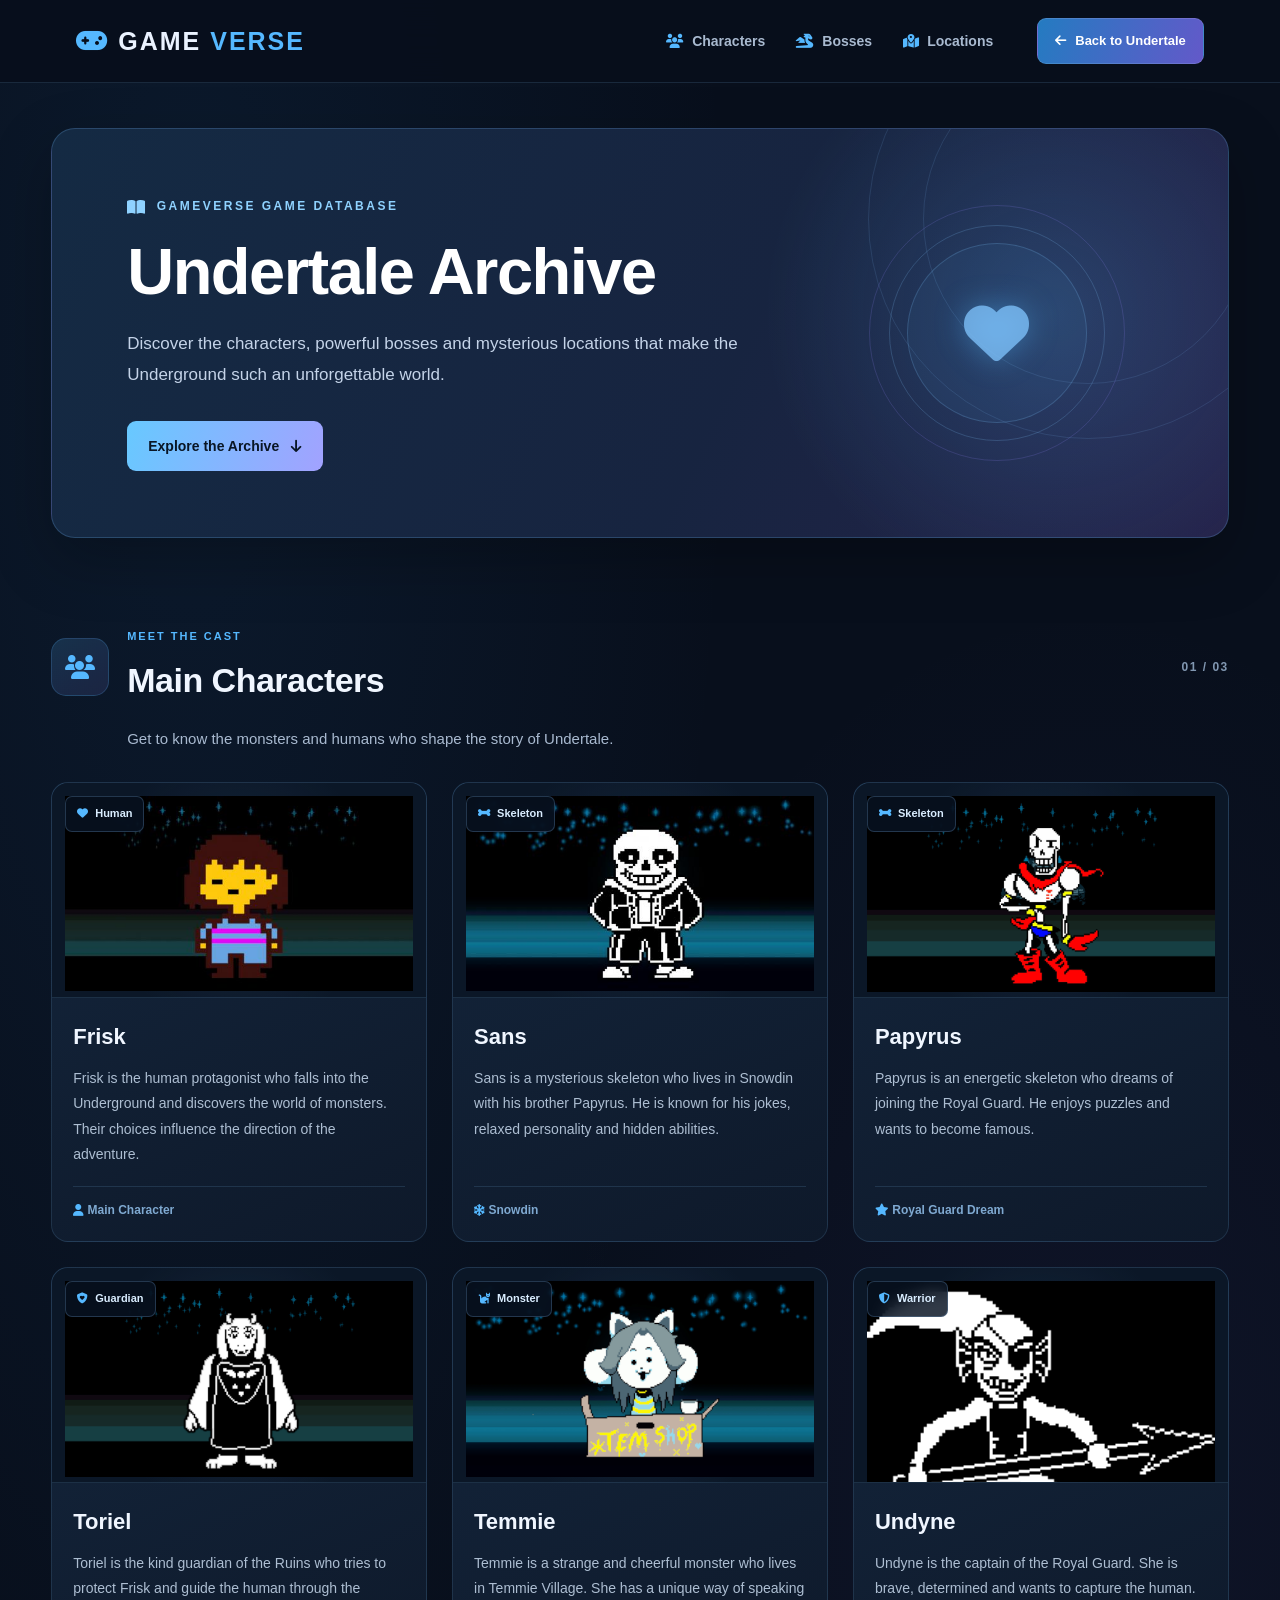
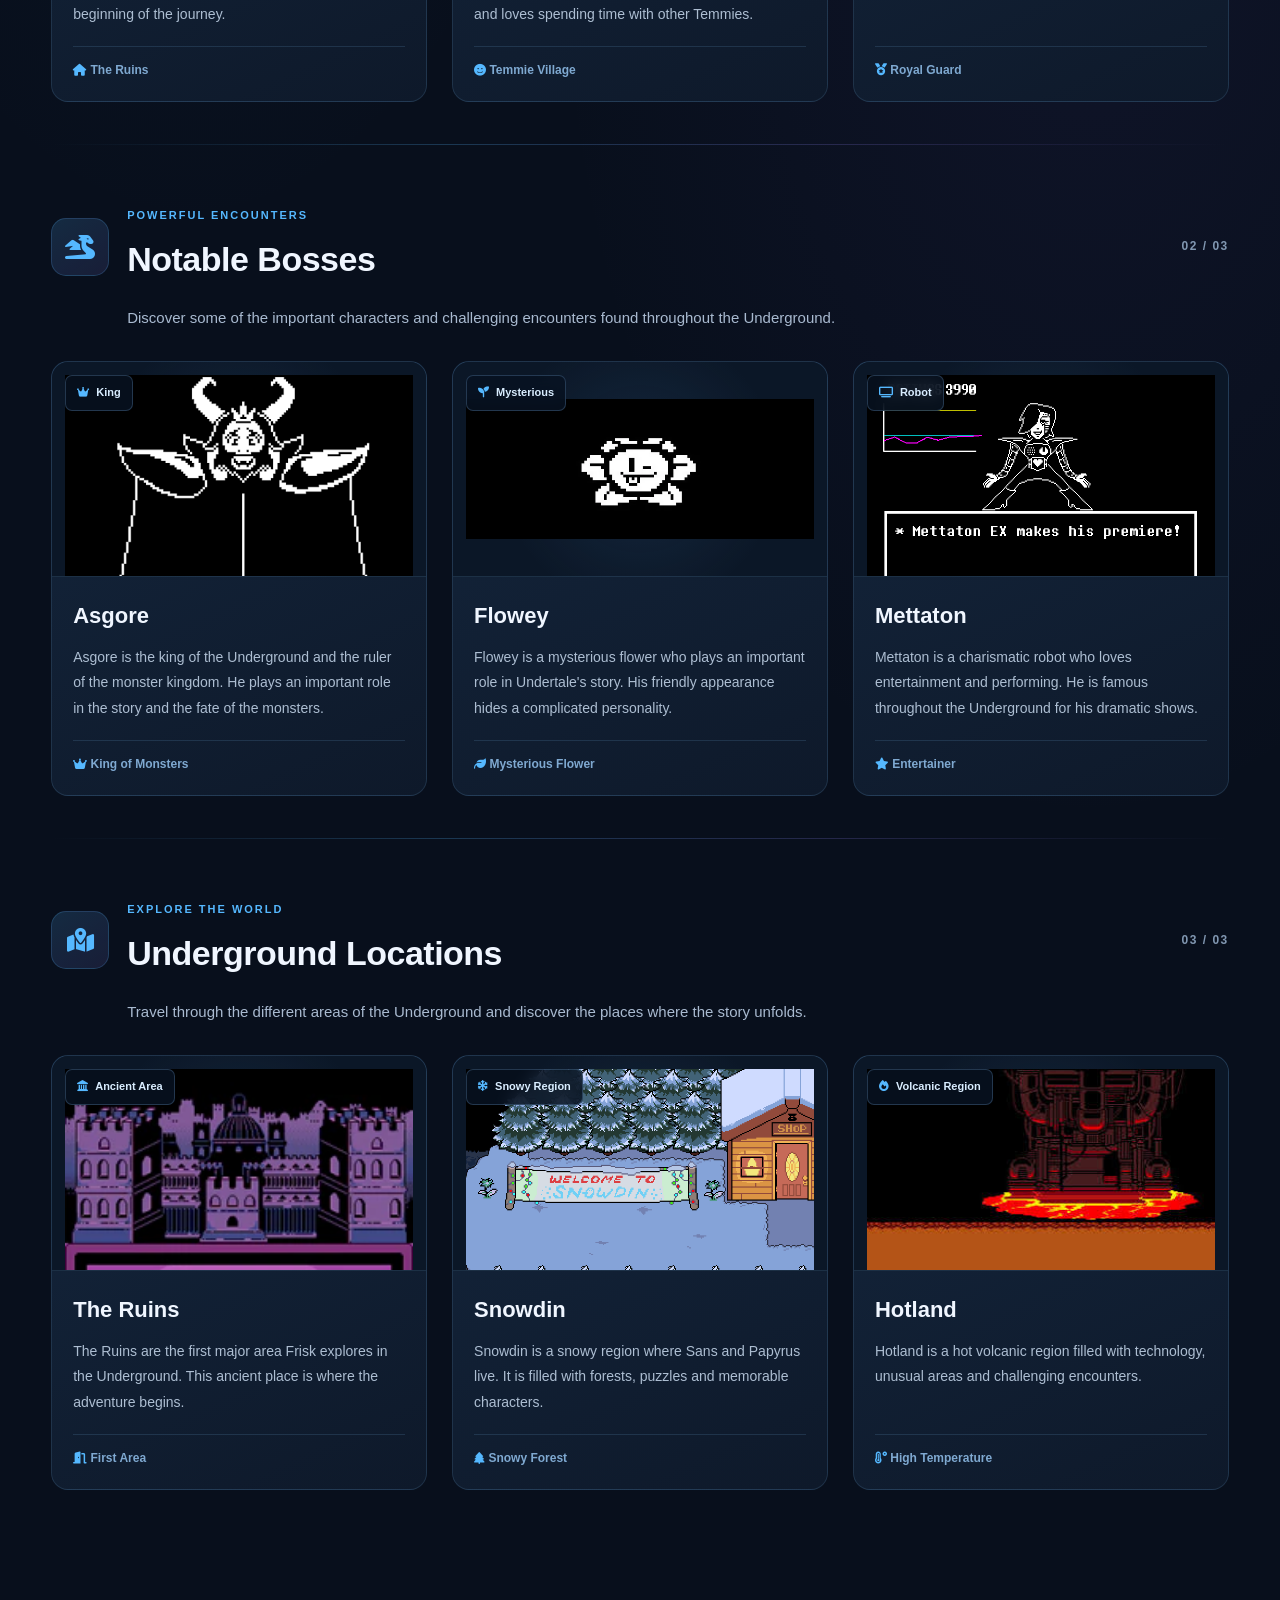
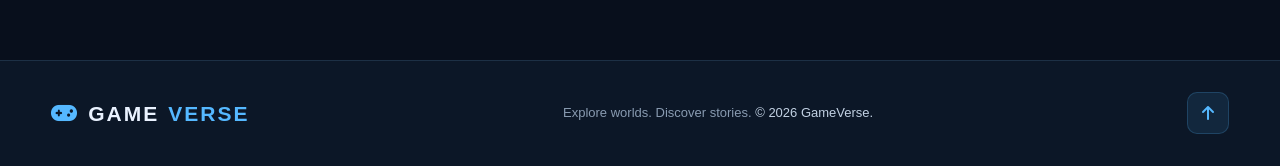
==== commit 82fdc6f6: "responsive burger bar" ====
--- a/pages/detail.html
+++ b/pages/detail.html
@@ -4,10 +4,16 @@
     <meta charset="UTF-8" />
     <meta name="viewport" content="width=device-width, initial-scale=1.0" />
 
+    <meta
+      name="description"
+      content="Explore the characters, bosses and locations of Undertale in the GameVerse archive."
+    />
+
     <title>Undertale Details | GameVerse</title>
 
     <link rel="stylesheet" href="../styles/style.css" />
     <link rel="stylesheet" href="../styles/components/detail.css" />
+
     <link
       rel="stylesheet"
       href="https://cdnjs.cloudflare.com/ajax/libs/font-awesome/6.7.2/css/all.min.css"
@@ -16,253 +22,490 @@
 
   <body class="detail-page">
     <header class="detail-header">
-      <a href="index.html" class="logo"
-        ><i class="fa-solid fa-gamepad" aria-hidden="true"></i> GAMEVERSE</a
-      >
-      <a href="undertale.html" class="back-button"
-        ><i class="fa-solid fa-arrow-left" aria-hidden="true"></i> Back to
-        Undertale</a
-      >
+      <div class="header-container">
+        <a href="index.html" class="logo">
+          <i class="fa-solid fa-gamepad" aria-hidden="true"></i>
+          GAME<span>VERSE</span>
+        </a>
+
+        <input type="checkbox" id="detail-menu-toggle" class="menu-toggle" />
+
+        <label
+          for="detail-menu-toggle"
+          class="menu-button"
+          aria-label="Toggle navigation menu"
+        >
+          <span></span>
+          <span></span>
+          <span></span>
+        </label>
+
+        <nav class="detail-navigation">
+          <a href="#characters">
+            <i class="fa-solid fa-users" aria-hidden="true"></i>
+            Characters
+          </a>
+
+          <a href="#bosses">
+            <i class="fa-solid fa-dragon" aria-hidden="true"></i>
+            Bosses
+          </a>
+
+          <a href="#locations">
+            <i class="fa-solid fa-map-location-dot" aria-hidden="true"></i>
+            Locations
+          </a>
+        </nav>
+
+        <a href="undertale.html" class="back-button">
+          <i class="fa-solid fa-arrow-left" aria-hidden="true"></i>
+          <span>Back to Undertale</span>
+        </a>
+      </div>
     </header>
 
-    <main class="detail-container">
-      <p class="detail-intro">
-        Discover the characters, bosses and locations of Undertale.
-      </p>
-
-      <section class="detail-section" id="sans">
-        <img src="sans.jpg" alt="Sans" />
-        <div>
-          <h2>Sans</h2>
+    <main>
+      <section class="detail-hero" id="top">
+        <div class="detail-hero-content">
+          <span class="hero-label">
+            <i class="fa-solid fa-book-open" aria-hidden="true"></i>
+            GAMEVERSE GAME DATABASE
+          </span>
+
+          <h1>Undertale Archive</h1>
+
           <p>
-            Sans is a mysterious skeleton who lives in Snowdin with his brother
-            Papyrus. He is known for his jokes, relaxed personality and hidden
-            abilities.
+            Discover the characters, powerful bosses and mysterious locations
+            that make the Underground such an unforgettable world.
           </p>
+
+          <a href="#characters" class="hero-button">
+            Explore the Archive
+            <i class="fa-solid fa-arrow-down" aria-hidden="true"></i>
+          </a>
+        </div>
+
+        <div class="hero-side-icon" aria-hidden="true">
+          <i class="fa-solid fa-heart"></i>
         </div>
       </section>
 
-      <section class="detail-section" id="papyrus">
-        <img src="undertale-papyrus.jpg" alt="Papyrus" />
-        <div>
-          <h2>Papyrus</h2>
-          <p>
-            Papyrus is an energetic skeleton who dreams of joining the Royal
-            Guard. He enjoys puzzles and wants to become famous.
+      <div class="detail-container">
+        <section class="content-section" id="characters">
+          <div class="section-heading">
+            <div class="heading-title">
+              <span class="heading-icon">
+                <i class="fa-solid fa-users" aria-hidden="true"></i>
+              </span>
+
+              <div>
+                <span class="section-label">MEET THE CAST</span>
+                <h2>Main Characters</h2>
+              </div>
+            </div>
+
+            <span class="section-count">01 / 03</span>
+          </div>
+
+          <p class="section-description">
+            Get to know the monsters and humans who shape the story of
+            Undertale.
           </p>
-        </div>
-      </section>
-
-      <section class="detail-section" id="frisk">
-        <img src="frisk.jpg" alt="Frisk" />
-        <div>
-          <h2>Frisk</h2>
-          <p>
-            Frisk is the human protagonist who falls into the Underground and
-            discovers the world of monsters.
+
+          <div class="details-grid">
+            <article class="detail-card" id="frisk">
+              <div class="card-image">
+                <img src="../images/undertale/frisk.jpg" alt="Frisk" />
+                <span class="card-category">
+                  <i class="fa-solid fa-heart" aria-hidden="true"></i>
+                  Human
+                </span>
+              </div>
+
+              <div class="card-content">
+                <h3>Frisk</h3>
+                <p>
+                  Frisk is the human protagonist who falls into the Underground
+                  and discovers the world of monsters. Their choices influence
+                  the direction of the adventure.
+                </p>
+
+                <div class="card-meta">
+                  <span>
+                    <i class="fa-solid fa-user" aria-hidden="true"></i>
+                    Main Character
+                  </span>
+                </div>
+              </div>
+            </article>
+
+            <article class="detail-card" id="sans">
+              <div class="card-image">
+                <img src="../images/undertale/sans.jpg" alt="Sans" />
+                <span class="card-category">
+                  <i class="fa-solid fa-bone" aria-hidden="true"></i>
+                  Skeleton
+                </span>
+              </div>
+
+              <div class="card-content">
+                <h3>Sans</h3>
+                <p>
+                  Sans is a mysterious skeleton who lives in Snowdin with his
+                  brother Papyrus. He is known for his jokes, relaxed
+                  personality and hidden abilities.
+                </p>
+
+                <div class="card-meta">
+                  <span>
+                    <i class="fa-solid fa-snowflake" aria-hidden="true"></i>
+                    Snowdin
+                  </span>
+                </div>
+              </div>
+            </article>
+
+            <article class="detail-card" id="papyrus">
+              <div class="card-image">
+                <img
+                  src="../images/undertale/undertale-papyrus.jpg"
+                  alt="Papyrus"
+                />
+                <span class="card-category">
+                  <i class="fa-solid fa-bone" aria-hidden="true"></i>
+                  Skeleton
+                </span>
+              </div>
+
+              <div class="card-content">
+                <h3>Papyrus</h3>
+                <p>
+                  Papyrus is an energetic skeleton who dreams of joining the
+                  Royal Guard. He enjoys puzzles and wants to become famous.
+                </p>
+
+                <div class="card-meta">
+                  <span>
+                    <i class="fa-solid fa-star" aria-hidden="true"></i>
+                    Royal Guard Dream
+                  </span>
+                </div>
+              </div>
+            </article>
+
+            <article class="detail-card" id="toriel">
+              <div class="card-image">
+                <img
+                  src="../images/undertale/undertale-toriel.jpg"
+                  alt="Toriel"
+                />
+                <span class="card-category">
+                  <i class="fa-solid fa-shield-heart" aria-hidden="true"></i>
+                  Guardian
+                </span>
+              </div>
+
+              <div class="card-content">
+                <h3>Toriel</h3>
+                <p>
+                  Toriel is the kind guardian of the Ruins who tries to protect
+                  Frisk and guide the human through the beginning of the
+                  journey.
+                </p>
+
+                <div class="card-meta">
+                  <span>
+                    <i class="fa-solid fa-house" aria-hidden="true"></i>
+                    The Ruins
+                  </span>
+                </div>
+              </div>
+            </article>
+
+            <article class="detail-card" id="temmie">
+              <div class="card-image">
+                <img
+                  src="../images/undertale/temmie.undertale.jpg"
+                  alt="Temmie"
+                />
+                <span class="card-category">
+                  <i class="fa-solid fa-cat" aria-hidden="true"></i>
+                  Monster
+                </span>
+              </div>
+
+              <div class="card-content">
+                <h3>Temmie</h3>
+                <p>
+                  Temmie is a strange and cheerful monster who lives in Temmie
+                  Village. She has a unique way of speaking and loves spending
+                  time with other Temmies.
+                </p>
+
+                <div class="card-meta">
+                  <span>
+                    <i class="fa-solid fa-face-smile" aria-hidden="true"></i>
+                    Temmie Village
+                  </span>
+                </div>
+              </div>
+            </article>
+
+            <article class="detail-card" id="undyne">
+              <div class="card-image">
+                <img src="../images/undertale/Undyne.battle.gif" alt="Undyne" />
+                <span class="card-category">
+                  <i class="fa-solid fa-shield-halved" aria-hidden="true"></i>
+                  Warrior
+                </span>
+              </div>
+
+              <div class="card-content">
+                <h3>Undyne</h3>
+                <p>
+                  Undyne is the captain of the Royal Guard. She is brave,
+                  determined and wants to capture the human.
+                </p>
+
+                <div class="card-meta">
+                  <span>
+                    <i class="fa-solid fa-medal" aria-hidden="true"></i>
+                    Royal Guard
+                  </span>
+                </div>
+              </div>
+            </article>
+          </div>
+        </section>
+
+        <section class="content-section" id="bosses">
+          <div class="section-heading">
+            <div class="heading-title">
+              <span class="heading-icon">
+                <i class="fa-solid fa-dragon" aria-hidden="true"></i>
+              </span>
+
+              <div>
+                <span class="section-label">POWERFUL ENCOUNTERS</span>
+                <h2>Notable Bosses</h2>
+              </div>
+            </div>
+
+            <span class="section-count">02 / 03</span>
+          </div>
+
+          <p class="section-description">
+            Discover some of the important characters and challenging encounters
+            found throughout the Underground.
           </p>
-        </div>
-      </section>
-
-      <section class="detail-section" id="toriel">
-        <img src="undertale-toriel.jpg" alt="Toriel" />
-        <div>
-          <h2>Toriel</h2>
-          <p>
-            Toriel is the kind guardian of the Ruins who tries to protect Frisk.
+
+          <div class="details-grid">
+            <article class="detail-card" id="asgore">
+              <div class="card-image">
+                <img
+                  src="../images/undertale/asgore.friendly.png"
+                  alt="Asgore"
+                />
+                <span class="card-category">
+                  <i class="fa-solid fa-crown" aria-hidden="true"></i>
+                  King
+                </span>
+              </div>
+
+              <div class="card-content">
+                <h3>Asgore</h3>
+                <p>
+                  Asgore is the king of the Underground and the ruler of the
+                  monster kingdom. He plays an important role in the story and
+                  the fate of the monsters.
+                </p>
+
+                <div class="card-meta">
+                  <span>
+                    <i class="fa-solid fa-crown" aria-hidden="true"></i>
+                    King of Monsters
+                  </span>
+                </div>
+              </div>
+            </article>
+
+            <article class="detail-card" id="flowey">
+              <div class="card-image">
+                <img
+                  src="../images/undertale/flowey.friendly.webp"
+                  alt="Flowey"
+                />
+                <span class="card-category">
+                  <i class="fa-solid fa-seedling" aria-hidden="true"></i>
+                  Mysterious
+                </span>
+              </div>
+
+              <div class="card-content">
+                <h3>Flowey</h3>
+                <p>
+                  Flowey is a mysterious flower who plays an important role in
+                  Undertale's story. His friendly appearance hides a complicated
+                  personality.
+                </p>
+
+                <div class="card-meta">
+                  <span>
+                    <i class="fa-solid fa-leaf" aria-hidden="true"></i>
+                    Mysterious Flower
+                  </span>
+                </div>
+              </div>
+            </article>
+
+            <article class="detail-card" id="mettaton">
+              <div class="card-image">
+                <img
+                  src="../images/undertale/mettaton.EX.png"
+                  alt="Mettaton EX"
+                />
+                <span class="card-category">
+                  <i class="fa-solid fa-tv" aria-hidden="true"></i>
+                  Robot
+                </span>
+              </div>
+
+              <div class="card-content">
+                <h3>Mettaton</h3>
+                <p>
+                  Mettaton is a charismatic robot who loves entertainment and
+                  performing. He is famous throughout the Underground for his
+                  dramatic shows.
+                </p>
+
+                <div class="card-meta">
+                  <span>
+                    <i class="fa-solid fa-star" aria-hidden="true"></i>
+                    Entertainer
+                  </span>
+                </div>
+              </div>
+            </article>
+          </div>
+        </section>
+
+        <section class="content-section" id="locations">
+          <div class="section-heading">
+            <div class="heading-title">
+              <span class="heading-icon">
+                <i class="fa-solid fa-map-location-dot" aria-hidden="true"></i>
+              </span>
+
+              <div>
+                <span class="section-label">EXPLORE THE WORLD</span>
+                <h2>Underground Locations</h2>
+              </div>
+            </div>
+
+            <span class="section-count">03 / 03</span>
+          </div>
+
+          <p class="section-description">
+            Travel through the different areas of the Underground and discover
+            the places where the story unfolds.
           </p>
-        </div>
-      </section>
-
-      <section class="detail-section" id="temmie">
-        <img src="temmie.undertale.jpg" alt="Temmie" />
-        <div>
-          <h2>Temmie</h2>
-          <p>
-            Temmie is a strange and cheerful monster who lives in Temmie
-            Village. She has a unique way of speaking and loves spending time
-            with other Temmies.
-          </p>
-        </div>
-      </section>
-
-      <section class="detail-section" id="undyne">
-        <img src="Undyne.battle.gif" alt="Undyne" />
-        <div>
-          <h2>Undyne</h2>
-          <p>
-            Undyne is the captain of the Royal Guard. She is brave, determined
-            and wants to capture the human.
-          </p>
-        </div>
-      </section>
-
-      <section class="detail-section" id="asgore">
-        <img src="asgore.friendly.png" alt="Asgore" />
-        <div>
-          <h2>Asgore</h2>
-          <p>
-            Asgore is the king of the Underground and the ruler of the monster
-            kingdom.
-          </p>
-        </div>
-      </section>
-
-      <section class="detail-section" id="flowey">
-        <img src="flowey.friendly.webp" alt="Flowey" />
-        <div>
-          <h2>Flowey</h2>
-          <p>
-            Flowey is a mysterious flower who plays an important role in
-            Undertale's story.
-          </p>
-        </div>
-      </section>
-
-      <section class="detail-section" id="mettaton">
-        <img src="mettaton.EX.png" alt="Mettaton" />
-        <div>
-          <h2>Mettaton</h2>
-          <p>
-            Mettaton is a charismatic robot who loves entertainment and
-            performing.
-          </p>
-        </div>
-      </section>
-
-      <section class="detail-section" id="ruins">
-        <img src="ruins.webp" alt="Ruins" />
-        <div>
-          <h2>Ruins</h2>
-          <p>
-            The Ruins are the first major area Frisk explores in the
-            Underground.
-          </p>
-        </div>
-      </section>
-
-      <section class="detail-section" id="snowdin">
-        <img src="Snowdin_Town.png" alt="Snowdin" />
-        <div>
-          <h2>Snowdin</h2>
-          <p>Snowdin is a snowy region where Sans and Papyrus live.</p>
-        </div>
-      </section>
-
-      <section class="detail-section" id="hotland">
-        <img src="hotland.jpg" alt="Hotland" />
-        <div>
-          <h2>Hotland</h2>
-          <p>
-            Hotland is a hot volcanic region filled with technology and
-            dangerous areas.
-          </p>
-        </div>
-      </section>
-
-      <section class="game-section" id="characters">
-        <h2>Characters</h2>
-
-        <div class="characters-grid">
-          <div class="game-card">
-            <img src="sans.jpg" alt="Sans" />
-            <h3>Sans</h3>
-            <p>A mysterious skeleton.</p>
-            <a href="detail.html#sans" class="details-button">View Details</a>
+
+          <div class="details-grid">
+            <article class="detail-card" id="ruins">
+              <div class="card-image">
+                <img src="../images/undertale/ruins.webp" alt="The Ruins" />
+                <span class="card-category">
+                  <i class="fa-solid fa-landmark" aria-hidden="true"></i>
+                  Ancient Area
+                </span>
+              </div>
+
+              <div class="card-content">
+                <h3>The Ruins</h3>
+                <p>
+                  The Ruins are the first major area Frisk explores in the
+                  Underground. This ancient place is where the adventure begins.
+                </p>
+
+                <div class="card-meta">
+                  <span>
+                    <i class="fa-solid fa-door-open" aria-hidden="true"></i>
+                    First Area
+                  </span>
+                </div>
+              </div>
+            </article>
+
+            <article class="detail-card" id="snowdin">
+              <div class="card-image">
+                <img src="../images/undertale/Snowdin_Town.png" alt="Snowdin" />
+                <span class="card-category">
+                  <i class="fa-solid fa-snowflake" aria-hidden="true"></i>
+                  Snowy Region
+                </span>
+              </div>
+
+              <div class="card-content">
+                <h3>Snowdin</h3>
+                <p>
+                  Snowdin is a snowy region where Sans and Papyrus live. It is
+                  filled with forests, puzzles and memorable characters.
+                </p>
+
+                <div class="card-meta">
+                  <span>
+                    <i class="fa-solid fa-tree" aria-hidden="true"></i>
+                    Snowy Forest
+                  </span>
+                </div>
+              </div>
+            </article>
+
+            <article class="detail-card" id="hotland">
+              <div class="card-image">
+                <img src="../images/undertale/hotland.jpg" alt="Hotland" />
+                <span class="card-category">
+                  <i class="fa-solid fa-fire" aria-hidden="true"></i>
+                  Volcanic Region
+                </span>
+              </div>
+
+              <div class="card-content">
+                <h3>Hotland</h3>
+                <p>
+                  Hotland is a hot volcanic region filled with technology,
+                  unusual areas and challenging encounters.
+                </p>
+
+                <div class="card-meta">
+                  <span>
+                    <i
+                      class="fa-solid fa-temperature-high"
+                      aria-hidden="true"
+                    ></i>
+                    High Temperature
+                  </span>
+                </div>
+              </div>
+            </article>
           </div>
-
-          <div class="game-card">
-            <img src="undertale-papyrus.jpg" alt="Papyrus" />
-            <h3>Papyrus</h3>
-            <p>An energetic skeleton.</p>
-            <a href="detail.html#papyrus" class="details-button"
-              >View Details</a
-            >
-          </div>
-
-          <div class="game-card">
-            <img src="temmie.undertale.jpg" alt="Temmie" />
-            <h3>Temmie</h3>
-            <p>A cheerful and unusual monster.</p>
-            <a href="detail.html#temmie" class="details-button">View Details</a>
-          </div>
-
-          <div class="game-card">
-            <img src="Undyne.battle.gif" alt="Undyne" />
-            <h3>Undyne</h3>
-            <p>The brave captain of the Royal Guard.</p>
-            <a href="detail.html#undyne" class="details-button">View Details</a>
-          </div>
-
-          <div class="game-card">
-            <img src="frisk.jpg" alt="Frisk" />
-            <h3>Frisk</h3>
-            <p>The human protagonist.</p>
-            <a href="detail.html#frisk" class="details-button">View Details</a>
-          </div>
-
-          <div class="game-card">
-            <img src="undertale-toriel.jpg" alt="Toriel" />
-            <h3>Toriel</h3>
-            <p>The guardian of the Ruins.</p>
-            <a href="detail.html#toriel" class="details-button">View Details</a>
-          </div>
-        </div>
-      </section>
-
-      <section class="game-section" id="bosses">
-        <h2>Bosses</h2>
-
-        <div class="bosses-grid">
-          <div class="game-card">
-            <img src="ASGORE.webp" alt="Asgore" />
-            <h3>Asgore</h3>
-            <a href="detail.html#asgore" class="details-button">View Details</a>
-          </div>
-
-          <div class="game-card">
-            <img src="Omega_Flowey.png" alt="Flowey" />
-            <h3>Flowey</h3>
-            <a href="detail.html#flowey" class="details-button">View Details</a>
-          </div>
-
-          <div class="game-card">
-            <img src="mettaton.EX.png" alt="Mettaton" />
-            <h3>Mettaton</h3>
-            <a href="detail.html#mettaton" class="details-button"
-              >View Details</a
-            >
-          </div>
-        </div>
-      </section>
-
-      <section class="game-section" id="locations">
-        <h2>Locations</h2>
-
-        <div class="locations-grid">
-          <div class="game-card">
-            <img src="ruins.webp" alt="Ruins" />
-            <h3>Ruins</h3>
-            <a href="detail.html#ruins" class="details-button">View Details</a>
-          </div>
-
-          <div class="game-card">
-            <img src="Snowdin_Town.png" alt="Snowdin" />
-            <h3>Snowdin</h3>
-            <a href="detail.html#snowdin" class="details-button"
-              >View Details</a
-            >
-          </div>
-
-          <div class="game-card">
-            <img src="hotland.jpg" alt="Hotland" />
-            <h3>Hotland</h3>
-            <a href="detail.html#hotland" class="details-button"
-              >View Details</a
-            >
-          </div>
-        </div>
-      </section>
+        </section>
+      </div>
     </main>
+
+    <footer class="detail-footer">
+      <div class="footer-container">
+        <a href="../index.html" class="logo">
+          <i class="fa-solid fa-gamepad" aria-hidden="true"></i>
+          GAME<span>VERSE</span>
+        </a>
+
+        <p>Explore worlds. Discover stories. <span>© 2026 GameVerse.</span></p>
+
+        <a href="#top" class="back-to-top" aria-label="Back to top">
+          <i class="fa-solid fa-arrow-up" aria-hidden="true"></i>
+        </a>
+      </div>
+    </footer>
   </body>
 </html>
--- a/styles/style.css
+++ b/styles/style.css
@@ -19,6 +19,7 @@
 
 html {
   scroll-behavior: smooth;
+  scroll-padding-top: 100px;
 }
 
 body {
@@ -26,6 +27,7 @@
   background-color: var(--bg-color);
   color: var(--text-color);
   line-height: 1.6;
+  overflow-x: hidden;
 }
 
 a {
@@ -38,31 +40,48 @@
   max-width: 100%;
 }
 
+button {
+  font: inherit;
+}
+
 .header {
+  position: sticky;
+  top: 0;
+  z-index: 100;
   width: 100%;
   background-color: rgba(8, 15, 28, 0.95);
   border-bottom: 1px solid var(--border-color);
-  position: sticky;
-  top: 0;
-  z-index: 100;
   backdrop-filter: blur(12px);
+  -webkit-backdrop-filter: blur(12px);
 }
 
 .header-container {
-  max-width: 1200px;
+  position: relative;
+  display: flex;
+  align-items: center;
+  justify-content: space-between;
+  gap: 22px;
+  width: 100%;
+  max-width: 1300px;
   min-height: 85px;
   margin: auto;
   padding: 0 25px;
-
-  display: flex;
-  justify-content: space-between;
-  align-items: center;
 }
 
 .logo {
+  display: inline-flex;
+  align-items: center;
+  gap: 9px;
+  flex-shrink: 0;
   font-size: 25px;
   font-weight: 800;
   letter-spacing: 2px;
+  white-space: nowrap;
+}
+
+.logo > i {
+  color: var(--light-blue);
+  font-size: 23px;
 }
 
 .logo span {
@@ -72,14 +91,23 @@
 .navigation {
   display: flex;
   align-items: center;
-  gap: 35px;
+  justify-content: center;
+  gap: 24px;
 }
 
 .navigation a {
+  display: inline-flex;
+  align-items: center;
+  gap: 8px;
   color: var(--muted-color);
-  font-size: 14px;
+  font-size: 13px;
   font-weight: 600;
+  white-space: nowrap;
   transition: color 0.3s ease;
+}
+
+.navigation a i {
+  font-size: 13px;
 }
 
 .navigation a:hover,
@@ -87,12 +115,25 @@
   color: var(--light-blue);
 }
 
+.header-actions {
+  display: flex;
+  align-items: center;
+  justify-content: center;
+  gap: 12px;
+  flex-shrink: 0;
+}
+
 .header-button {
+  display: inline-flex;
+  align-items: center;
+  justify-content: center;
+  gap: 8px;
+  padding: 11px 15px;
   background-color: var(--primary-color);
-  padding: 11px 20px;
   border-radius: 7px;
-  font-size: 13px;
+  font-size: 12px;
   font-weight: 700;
+  white-space: nowrap;
   transition: 0.3s ease;
 }
 
@@ -102,9 +143,88 @@
   transform: translateY(-2px);
 }
 
+.auth-buttons {
+  display: flex;
+  align-items: center;
+  gap: 5px;
+  padding: 5px;
+  background: rgba(20, 38, 61, 0.8);
+  border: 1px solid var(--border-color);
+  border-radius: 10px;
+}
+
+.login-button,
+.signup-button {
+  display: inline-flex;
+  align-items: center;
+  justify-content: center;
+  gap: 7px;
+  padding: 9px 13px;
+  border-radius: 7px;
+  font-size: 12px;
+  font-weight: 700;
+  white-space: nowrap;
+  transition: 0.25s ease;
+}
+
+.login-button {
+  color: #c5d8ed;
+  background: transparent;
+}
+
+.login-button:hover {
+  color: #ffffff;
+  background: rgba(85, 184, 255, 0.12);
+}
+
+.signup-button {
+  color: #ffffff;
+  background: linear-gradient(110deg, #247bc1, #6359c9);
+  box-shadow: 0 4px 13px rgba(49, 127, 209, 0.18);
+}
+
+.signup-button:hover {
+  transform: translateY(-2px);
+  filter: brightness(1.15);
+  box-shadow: 0 7px 18px rgba(49, 127, 209, 0.28);
+}
+
+.menu-toggle {
+  display: none;
+}
+
+.burger-menu {
+  display: none;
+  width: 42px;
+  height: 42px;
+  flex-direction: column;
+  justify-content: center;
+  align-items: center;
+  gap: 6px;
+  border: 1px solid var(--border-color);
+  border-radius: 8px;
+  background-color: var(--card-color);
+  cursor: pointer;
+  flex-shrink: 0;
+}
+
+.burger-menu span {
+  display: block;
+  width: 20px;
+  height: 2px;
+  background-color: var(--text-color);
+  border-radius: 2px;
+  transition:
+    transform 0.3s ease,
+    opacity 0.3s ease;
+}
+
 .primary-button,
 .secondary-button {
-  display: inline-block;
+  display: inline-flex;
+  align-items: center;
+  justify-content: center;
+  gap: 9px;
   padding: 13px 25px;
   border-radius: 7px;
   font-size: 14px;
@@ -113,19 +233,19 @@
 }
 
 .primary-button {
+  color: white;
   background-color: var(--primary-color);
-  color: white;
 }
 
 .primary-button:hover {
+  color: var(--bg-color);
   background-color: var(--light-blue);
-  color: var(--bg-color);
   transform: translateY(-3px);
 }
 
 .secondary-button {
+  color: var(--text-color);
   border: 1px solid var(--border-color);
-  color: var(--text-color);
 }
 
 .secondary-button:hover {
@@ -133,47 +253,60 @@
 }
 
 .hero {
+  display: flex;
+  align-items: center;
+  justify-content: space-between;
+  gap: 45px;
+  width: 100%;
   max-width: 1200px;
   min-height: 570px;
   margin: auto;
   padding: 80px 25px;
-
-  display: flex;
-  align-items: center;
-  justify-content: space-between;
-  gap: 45px;
 }
 
 .hero-content {
   flex: 1;
+  min-width: 0;
 }
 
 .hero-label,
 .section-label {
+  margin-bottom: 15px;
   color: var(--light-blue);
   font-size: 12px;
   font-weight: 800;
   letter-spacing: 2px;
-  margin-bottom: 15px;
+}
+
+.hero-label {
+  display: flex;
+  align-items: center;
+  gap: 9px;
+}
+
+.hero-label i {
+  font-size: 14px;
 }
 
 .hero h1 {
   max-width: 650px;
+  margin-bottom: 25px;
   font-size: clamp(38px, 5vw, 65px);
   line-height: 1.1;
   font-weight: 800;
-  margin-bottom: 25px;
+  overflow-wrap: break-word;
 }
 
 .hero h1 span {
+  display: block;
   color: var(--light-blue);
 }
 
 .hero-description {
   max-width: 480px;
+  margin-bottom: 30px;
   color: var(--muted-color);
   font-size: 16px;
-  margin-bottom: 30px;
 }
 
 .hero-buttons {
@@ -182,13 +315,35 @@
   gap: 15px;
 }
 
+.hero-features {
+  display: flex;
+  flex-wrap: wrap;
+  gap: 25px;
+  margin-top: 35px;
+}
+
+.hero-features div {
+  display: flex;
+  align-items: center;
+  gap: 9px;
+  color: var(--muted-color);
+  font-size: 13px;
+  font-weight: 600;
+}
+
+.hero-features i {
+  color: var(--light-blue);
+  font-size: 15px;
+}
+
 .hero-image {
   flex: 1;
+  min-width: 0;
   max-width: 520px;
   height: 350px;
   overflow: hidden;
+  border: 1px solid var(--border-color);
   border-radius: 15px;
-  border: 1px solid var(--border-color);
   box-shadow: 0 0 45px rgba(36, 120, 212, 0.15);
 }
 
@@ -201,15 +356,18 @@
 .games-section,
 .categories-section,
 .about-section {
+  width: 100%;
   max-width: 1200px;
-  margin: auto;
+  margin-right: auto;
+  margin-left: auto;
   padding: 80px 25px;
 }
 
 .section-heading {
   display: flex;
+  align-items: end;
   justify-content: space-between;
-  align-items: end;
+  gap: 20px;
   margin-bottom: 35px;
 }
 
@@ -221,9 +379,13 @@
 }
 
 .view-all {
+  display: inline-flex;
+  align-items: center;
+  gap: 8px;
   color: var(--light-blue);
   font-size: 14px;
   font-weight: 700;
+  white-space: nowrap;
 }
 
 .view-all:hover {
@@ -232,15 +394,16 @@
 
 .games-grid {
   display: grid;
-  grid-template-columns: repeat(2, 1fr);
+  grid-template-columns: repeat(2, minmax(0, 1fr));
   gap: 30px;
 }
 
 .game-card {
+  min-width: 0;
+  overflow: hidden;
   background-color: var(--card-color);
   border: 1px solid var(--border-color);
   border-radius: 12px;
-  overflow: hidden;
   transition:
     transform 0.3s ease,
     box-shadow 0.3s ease;
@@ -253,6 +416,7 @@
 
 .game-image {
   display: block;
+  width: 100%;
   height: 250px;
   overflow: hidden;
 }
@@ -280,17 +444,20 @@
 }
 
 .game-info h3 {
+  margin: 10px 0;
   font-size: 23px;
-  margin: 10px 0;
 }
 
 .game-info p {
+  margin-bottom: 20px;
   color: var(--muted-color);
   font-size: 14px;
-  margin-bottom: 20px;
 }
 
 .game-link {
+  display: inline-flex;
+  align-items: center;
+  gap: 8px;
   color: var(--light-blue);
   font-size: 14px;
   font-weight: 700;
@@ -300,17 +467,38 @@
   color: white;
 }
 
+.game-platforms {
+  display: flex;
+  flex-wrap: wrap;
+  gap: 18px;
+  margin: 18px 0;
+}
+
+.game-platforms span {
+  display: flex;
+  align-items: center;
+  gap: 7px;
+  color: #aebbd0;
+  font-size: 13px;
+}
+
+.game-platforms i {
+  color: var(--light-blue);
+  font-size: 15px;
+}
+
 .categories-grid {
   display: grid;
-  grid-template-columns: repeat(4, 1fr);
+  grid-template-columns: repeat(4, minmax(0, 1fr));
   gap: 20px;
   margin-top: 30px;
 }
 
 .category-card {
+  min-width: 0;
+  padding: 30px 20px;
   background-color: var(--card-color);
   border: 1px solid var(--border-color);
-  padding: 30px 20px;
   border-radius: 10px;
   text-align: center;
   transition: 0.3s ease;
@@ -322,13 +510,25 @@
 }
 
 .category-icon {
-  font-size: 35px;
-  margin-bottom: 12px;
+  display: flex;
+  align-items: center;
+  justify-content: center;
+  width: 58px;
+  height: 58px;
+  margin: 0 auto 15px;
+  color: var(--light-blue);
+  background-color: rgba(85, 184, 255, 0.1);
+  border: 1px solid var(--border-color);
+  border-radius: 14px;
+}
+
+.category-icon i {
+  font-size: 25px;
 }
 
 .category-card h3 {
+  margin-bottom: 5px;
   font-size: 17px;
-  margin-bottom: 5px;
 }
 
 .category-card p {
@@ -337,11 +537,10 @@
 }
 
 .about-section {
-  background: linear-gradient(120deg, #101d30, #102a49);
-
-  border-radius: 15px;
   margin-top: 30px;
   margin-bottom: 80px;
+  background: linear-gradient(120deg, #101d30, #102a49);
+  border-radius: 15px;
   text-align: center;
 }
 
@@ -350,126 +549,81 @@
   margin: auto;
 }
 
+.about-icon {
+  display: flex;
+  align-items: center;
+  justify-content: center;
+  width: 65px;
+  height: 65px;
+  margin: 0 auto 20px;
+  color: var(--light-blue);
+  background-color: rgba(85, 184, 255, 0.1);
+  border: 1px solid var(--border-color);
+  border-radius: 16px;
+  font-size: 28px;
+}
+
 .about-content p:not(.section-label) {
+  margin: 20px 0 30px;
   color: var(--muted-color);
-  margin: 20px 0 30px;
 }
 
 .footer {
+  padding: 40px 25px;
   background-color: #060b14;
   border-top: 1px solid var(--border-color);
-  padding: 40px 25px;
 }
 
 .footer-container {
+  width: 100%;
   max-width: 1200px;
   margin: auto;
   text-align: center;
 }
 
-.footer-container p {
+.footer-container > p {
+  margin-top: 12px;
   color: var(--muted-color);
-  margin-top: 12px;
   font-size: 14px;
 }
 
-.copyright {
-  font-size: 12px !important;
-  margin-top: 25px !important;
-}
-
-@media (max-width: 900px) {
-  .hero {
-    flex-direction: column;
-    align-items: flex-start;
-  }
-
-  .hero-image {
-    width: 100%;
-    max-width: 100%;
-  }
-
-  .categories-grid {
-    grid-template-columns: repeat(2, 1fr);
-  }
-
-  .navigation {
-    gap: 15px;
-  }
-}
-
-@media (max-width: 600px) {
-  .header-container {
-    flex-wrap: wrap;
-    justify-content: center;
-    gap: 15px;
-    padding: 18px;
-  }
-
-  .navigation {
-    order: 3;
-    width: 100%;
-    justify-content: center;
-    flex-wrap: wrap;
-    gap: 15px;
-  }
-
-  .header-button {
-    display: none;
-  }
-
-  .hero {
-    padding: 55px 20px;
-  }
-
-  .hero h1 {
-    font-size: 38px;
-  }
-
-  .hero-image {
-    height: 230px;
-  }
-
-  .games-grid {
-    grid-template-columns: 1fr;
-  }
-
-  .categories-grid {
-    grid-template-columns: 1fr 1fr;
-  }
-
-  .section-heading h2,
-  .categories-section h2,
-  .about-section h2 {
-    font-size: 25px;
-  }
-}
-
-.game-platforms {
-  display: flex;
-  gap: 18px;
-  margin: 18px 0;
-  flex-wrap: wrap;
-}
-
-.game-platforms span {
-  display: flex;
-  align-items: center;
-  gap: 7px;
-  color: #aebbd0;
-  font-size: 13px;
-}
-
-.game-platforms i {
-  color: #55b8ff;
-  font-size: 15px;
+.social-icons {
+  display: flex;
+  align-items: center;
+  justify-content: center;
+  gap: 15px;
+  margin-top: 25px;
+}
+
+.social-icons span {
+  display: flex;
+  align-items: center;
+  justify-content: center;
+  width: 42px;
+  height: 42px;
+  color: var(--muted-color);
+  background-color: var(--card-color);
+  border: 1px solid var(--border-color);
+  border-radius: 10px;
+  font-size: 17px;
+  transition: 0.3s ease;
+}
+
+.social-icons span:hover {
+  color: var(--light-blue);
+  background-color: var(--secondary-color);
+  transform: translateY(-4px);
+}
+
+.footer-container .copyright {
+  margin-top: 25px;
+  font-size: 12px;
 }
 
 .header-button i,
 .primary-button i,
 .view-all i,
 .game-link i {
-  margin-left: 7px;
   transition: transform 0.2s ease;
 }
 
@@ -480,6 +634,455 @@
   transform: translateX(4px);
 }
 
-.category-icon i {
-  font-size: 27px;
-}
+@media (max-width: 1150px) {
+  .header-container {
+    gap: 15px;
+    padding: 0 20px;
+  }
+
+  .navigation {
+    gap: 15px;
+  }
+
+  .navigation a {
+    font-size: 12px;
+  }
+
+  .logo {
+    font-size: 22px;
+  }
+
+  .header-button {
+    padding: 10px 12px;
+    font-size: 11px;
+  }
+
+  .login-button,
+  .signup-button {
+    padding: 9px 10px;
+    font-size: 11px;
+  }
+
+  .header-actions {
+    gap: 8px;
+  }
+}
+
+@media (max-width: 950px) {
+  .header-container {
+    display: grid;
+    grid-template-columns: minmax(0, 1fr) auto;
+    grid-template-areas:
+      "logo burger"
+      "nav nav"
+      "actions actions";
+    gap: 0 15px;
+    padding-top: 12px;
+    padding-bottom: 12px;
+  }
+
+  .logo {
+    grid-area: logo;
+  }
+
+  .menu-toggle {
+    display: none;
+  }
+
+  .burger-menu {
+    grid-area: burger;
+    display: flex;
+  }
+
+  .navigation {
+    grid-area: nav;
+    display: none;
+    flex-direction: column;
+    align-items: stretch;
+    gap: 0;
+    width: 100%;
+    margin-top: 12px;
+    padding: 10px 15px;
+    background: #0b1626;
+    border: 1px solid var(--border-color);
+    border-radius: 10px;
+  }
+
+  .menu-toggle:checked ~ .navigation {
+    display: flex;
+  }
+
+  .menu-toggle:checked + .burger-menu span:nth-child(1) {
+    transform: translateY(8px) rotate(45deg);
+  }
+
+  .menu-toggle:checked + .burger-menu span:nth-child(2) {
+    opacity: 0;
+  }
+
+  .menu-toggle:checked + .burger-menu span:nth-child(3) {
+    transform: translateY(-8px) rotate(-45deg);
+  }
+
+  .navigation a {
+    padding: 12px 5px;
+    border-bottom: 1px solid var(--border-color);
+    font-size: 13px;
+  }
+
+  .navigation a:last-child {
+    border-bottom: none;
+  }
+
+  .header-actions {
+    grid-area: actions;
+    justify-content: space-between;
+    width: 100%;
+    margin-top: 12px;
+  }
+
+  .header-button {
+    padding: 11px 17px;
+    font-size: 12px;
+  }
+
+  .auth-buttons {
+    padding: 4px;
+  }
+
+  .login-button,
+  .signup-button {
+    padding: 9px 13px;
+    font-size: 12px;
+  }
+
+  .hero {
+    gap: 30px;
+  }
+
+  .hero-image {
+    height: 310px;
+  }
+
+  .categories-grid {
+    grid-template-columns: repeat(2, minmax(0, 1fr));
+  }
+}
+
+@media (max-width: 768px) {
+  html {
+    scroll-padding-top: 80px;
+  }
+
+  .hero {
+    min-height: auto;
+    flex-direction: column;
+    align-items: stretch;
+    gap: 35px;
+    padding: 65px 25px;
+  }
+
+  .hero-content {
+    width: 100%;
+  }
+
+  .hero h1 {
+    max-width: 600px;
+  }
+
+  .hero-image {
+    width: 100%;
+    max-width: none;
+    height: 360px;
+  }
+
+  .games-section,
+  .categories-section {
+    padding: 65px 25px;
+  }
+
+  .games-grid {
+    gap: 20px;
+  }
+
+  .game-image {
+    height: 210px;
+  }
+
+  .game-info {
+    padding: 20px;
+  }
+
+  .about-section {
+    width: calc(100% - 50px);
+    margin: 25px auto 65px;
+    padding: 60px 30px;
+  }
+}
+
+@media (max-width: 600px) {
+  .header-container {
+    padding: 12px 20px;
+  }
+
+  .logo {
+    font-size: 22px;
+  }
+
+  .logo > i {
+    font-size: 20px;
+  }
+
+  .header-actions {
+    align-items: center;
+    gap: 8px;
+  }
+
+  .header-button {
+    padding: 10px 11px;
+    font-size: 11px;
+  }
+
+  .auth-buttons {
+    gap: 3px;
+  }
+
+  .login-button,
+  .signup-button {
+    gap: 5px;
+    padding: 9px 10px;
+    font-size: 11px;
+  }
+
+  .hero {
+    gap: 30px;
+    padding: 50px 20px;
+  }
+
+  .hero h1 {
+    font-size: clamp(34px, 9vw, 44px);
+  }
+
+  .hero-label {
+    font-size: 10px;
+  }
+
+  .hero-description {
+    font-size: 14px;
+  }
+
+  .hero-image {
+    height: 250px;
+  }
+
+  .hero-buttons {
+    gap: 12px;
+  }
+
+  .primary-button,
+  .secondary-button {
+    padding: 12px 18px;
+    font-size: 13px;
+  }
+
+  .hero-features {
+    gap: 15px;
+    margin-top: 25px;
+  }
+
+  .hero-features div {
+    font-size: 11px;
+  }
+
+  .games-section,
+  .categories-section {
+    padding: 55px 20px;
+  }
+
+  .section-heading {
+    align-items: center;
+    gap: 12px;
+    margin-bottom: 25px;
+  }
+
+  .section-heading h2,
+  .categories-section h2,
+  .about-section h2 {
+    font-size: 25px;
+  }
+
+  .section-label {
+    font-size: 10px;
+  }
+
+  .view-all {
+    font-size: 12px;
+  }
+
+  .games-grid {
+    grid-template-columns: 1fr;
+    gap: 22px;
+  }
+
+  .game-image {
+    height: 230px;
+  }
+
+  .game-info {
+    padding: 20px;
+  }
+
+  .game-info h3 {
+    font-size: 21px;
+  }
+
+  .categories-grid {
+    grid-template-columns: repeat(2, minmax(0, 1fr));
+    gap: 12px;
+  }
+
+  .category-card {
+    padding: 25px 12px;
+  }
+
+  .category-card h3 {
+    font-size: 15px;
+  }
+
+  .category-card p {
+    font-size: 11px;
+  }
+
+  .about-section {
+    width: calc(100% - 40px);
+    margin: 20px auto 55px;
+    padding: 45px 20px;
+  }
+
+  .about-content p:not(.section-label) {
+    font-size: 14px;
+  }
+
+  .footer {
+    padding: 35px 20px;
+  }
+}
+
+@media (max-width: 450px) {
+  .header-container {
+    padding-right: 15px;
+    padding-left: 15px;
+  }
+
+  .logo {
+    gap: 6px;
+    font-size: 19px;
+    letter-spacing: 1px;
+  }
+
+  .logo > i {
+    font-size: 18px;
+  }
+
+  .burger-menu {
+    width: 39px;
+    height: 39px;
+  }
+
+  .header-actions {
+    flex-direction: column;
+    align-items: stretch;
+  }
+
+  .header-button {
+    justify-content: center;
+    width: 100%;
+    padding: 11px;
+    font-size: 12px;
+  }
+
+  .auth-buttons {
+    justify-content: center;
+    width: 100%;
+  }
+
+  .login-button,
+  .signup-button {
+    flex: 1;
+    padding: 10px 12px;
+    font-size: 12px;
+  }
+
+  .hero h1 {
+    font-size: 34px;
+  }
+
+  .hero-buttons {
+    flex-direction: column;
+    align-items: stretch;
+  }
+
+  .hero-buttons a {
+    width: 100%;
+  }
+
+  .section-heading h2,
+  .categories-section h2 {
+    font-size: 22px;
+  }
+
+  .section-heading {
+    gap: 10px;
+  }
+
+  .game-platforms {
+    gap: 12px;
+  }
+
+  .categories-grid {
+    grid-template-columns: 1fr;
+  }
+
+  .hero-image {
+    height: 210px;
+  }
+}
+
+@media (max-width: 340px) {
+  .logo {
+    font-size: 17px;
+  }
+
+  .logo > i {
+    font-size: 16px;
+  }
+
+  .hero h1 {
+    font-size: 30px;
+  }
+
+  .hero-label {
+    letter-spacing: 1px;
+  }
+
+  .section-heading h2,
+  .categories-section h2 {
+    font-size: 20px;
+  }
+
+  .login-button,
+  .signup-button {
+    padding: 9px 8px;
+    font-size: 11px;
+  }
+}
+
+@media (prefers-reduced-motion: reduce) {
+  *,
+  *::before,
+  *::after {
+    scroll-behavior: auto !important;
+    transition-duration: 0.01ms !important;
+    animation-duration: 0.01ms !important;
+  }
+}
--- a/styles/components/detail.css
+++ b/styles/components/detail.css
@@ -1,963 +1,1074 @@
 .detail-page {
-  background: #080f1c;
-  color: #eaf1ff;
+  --detail-bg: #080f1c;
+  --detail-surface: #101d30;
+  --detail-card: #122239;
+  --detail-card-light: #192d47;
+  --detail-border: rgba(116, 170, 220, 0.17);
+  --detail-accent: #55b8ff;
+  --detail-purple: #9585ff;
+  --detail-text: #eaf2ff;
+  --detail-muted: #a9bad0;
+
   min-height: 100vh;
+  margin: 0;
+  background:
+    radial-gradient(
+      ellipse at 15% 10%,
+      rgba(37, 105, 168, 0.12),
+      transparent 35%
+    ),
+    radial-gradient(
+      ellipse at 85% 45%,
+      rgba(104, 80, 190, 0.08),
+      transparent 35%
+    ),
+    var(--detail-bg);
+  color: var(--detail-text);
   font-family: Arial, sans-serif;
+  overflow-x: hidden;
+}
+
+.detail-page *,
+.detail-page *::before,
+.detail-page *::after {
+  box-sizing: border-box;
+}
+
+.detail-page a {
+  -webkit-tap-highlight-color: transparent;
+}
+
+.detail-page img {
+  display: block;
+  max-width: 100%;
+}
+
+.detail-page a:focus-visible,
+.detail-page input:focus-visible + .menu-button {
+  outline: 2px solid var(--detail-accent);
+  outline-offset: 4px;
 }
 
 .detail-header {
+  position: sticky;
+  top: 0;
+  z-index: 1000;
   width: 100%;
-  padding: 22px 8%;
-  box-sizing: border-box;
-
+  background: rgba(8, 15, 28, 0.92);
+  border-bottom: 1px solid var(--detail-border);
+  backdrop-filter: blur(18px);
+  -webkit-backdrop-filter: blur(18px);
+}
+
+.header-container {
+  width: min(1200px, 92%);
+  min-height: 82px;
+  margin: 0 auto;
   display: flex;
   align-items: center;
+  gap: 32px;
+}
+
+.detail-header .logo,
+.detail-footer .logo {
+  display: inline-flex;
+  align-items: center;
+  gap: 9px;
+  flex-shrink: 0;
+  color: var(--detail-text);
+  text-decoration: none;
+  font-size: 25px;
+  font-weight: 900;
+  letter-spacing: 2px;
+  transition: 0.3s ease;
+}
+
+.detail-header .logo i,
+.detail-footer .logo i {
+  color: var(--detail-accent);
+  font-size: 25px;
+}
+
+.detail-header .logo span,
+.detail-footer .logo span {
+  color: var(--detail-accent);
+}
+
+.detail-header .logo:hover,
+.detail-footer .logo:hover {
+  transform: translateY(-2px);
+  text-shadow: 0 0 20px rgba(85, 184, 255, 0.3);
+}
+
+.menu-toggle {
+  position: absolute;
+  width: 1px;
+  height: 1px;
+  overflow: hidden;
+  clip: rect(0, 0, 0, 0);
+  white-space: nowrap;
+  clip-path: inset(50%);
+}
+
+.menu-button {
+  display: none;
+}
+
+.detail-navigation {
+  display: flex;
+  align-items: center;
+  justify-content: center;
+  gap: 7px;
+  margin-left: auto;
+}
+
+.detail-navigation a {
+  display: inline-flex;
+  align-items: center;
+  gap: 8px;
+  padding: 11px 12px;
+  color: var(--detail-muted);
+  text-decoration: none;
+  font-size: 14px;
+  font-weight: 700;
+  border-radius: 8px;
+  transition:
+    color 0.25s ease,
+    background 0.25s ease;
+}
+
+.detail-navigation a i {
+  color: var(--detail-accent);
+  font-size: 14px;
+}
+
+.detail-navigation a:hover {
+  color: #ffffff;
+  background: rgba(85, 184, 255, 0.1);
+}
+
+.back-button {
+  display: inline-flex;
+  align-items: center;
+  justify-content: center;
+  gap: 9px;
+  flex-shrink: 0;
+  padding: 12px 17px;
+  color: #ffffff;
+  background: linear-gradient(110deg, #247bc1, #6359c9);
+  border: 1px solid rgba(255, 255, 255, 0.12);
+  border-radius: 9px;
+  text-decoration: none;
+  font-size: 13px;
+  font-weight: 800;
+  transition:
+    transform 0.25s ease,
+    box-shadow 0.25s ease,
+    filter 0.25s ease;
+}
+
+.back-button i {
+  font-size: 13px;
+}
+
+.back-button:hover {
+  transform: translateY(-2px);
+  filter: brightness(1.12);
+  box-shadow: 0 7px 20px rgba(49, 127, 209, 0.25);
+}
+
+.detail-hero {
+  position: relative;
+  isolation: isolate;
+  display: flex;
+  align-items: center;
+  min-height: 410px;
+  width: min(1200px, 92%);
+  margin: 45px auto 70px;
+  padding: 65px 75px;
+  overflow: hidden;
+  background:
+    radial-gradient(
+      circle at 85% 45%,
+      rgba(85, 184, 255, 0.2),
+      transparent 28%
+    ),
+    linear-gradient(115deg, #142a43, #172440 58%, #25234b);
+  border: 1px solid rgba(104, 167, 227, 0.25);
+  border-radius: 24px;
+  box-shadow: 0 22px 60px rgba(0, 0, 0, 0.25);
+}
+
+.detail-hero::before,
+.detail-hero::after {
+  position: absolute;
+  z-index: -1;
+  content: "";
+  border: 1px solid rgba(130, 189, 255, 0.13);
+  border-radius: 50%;
+  pointer-events: none;
+}
+
+.detail-hero::before {
+  width: 440px;
+  height: 440px;
+  right: -80px;
+  top: -130px;
+}
+
+.detail-hero::after {
+  width: 330px;
+  height: 330px;
+  right: -25px;
+  top: -75px;
+}
+
+.detail-hero-content {
+  position: relative;
+  z-index: 2;
+  max-width: 700px;
+}
+
+.hero-label {
+  display: inline-flex;
+  align-items: center;
+  gap: 9px;
+  margin-bottom: 20px;
+  color: #8fd2ff;
+  font-size: 12px;
+  font-weight: 800;
+  letter-spacing: 2.5px;
+}
+
+.hero-label i {
+  font-size: 16px;
+}
+
+.detail-hero h1 {
+  margin: 0 0 20px;
+  color: #ffffff;
+  font-size: clamp(38px, 6vw, 65px);
+  line-height: 1.1;
+  font-weight: 900;
+  letter-spacing: -1.5px;
+}
+
+.detail-hero-content > p {
+  max-width: 630px;
+  margin: 0;
+  color: #c4d3e8;
+  font-size: 17px;
+  line-height: 1.85;
+}
+
+.hero-button {
+  display: inline-flex;
+  align-items: center;
+  gap: 12px;
+  margin-top: 30px;
+  padding: 14px 21px;
+  color: #091625;
+  background: linear-gradient(110deg, #67c9ff, #a2a2ff);
+  border-radius: 9px;
+  text-decoration: none;
+  font-size: 14px;
+  font-weight: 900;
+  transition:
+    transform 0.25s ease,
+    box-shadow 0.25s ease;
+}
+
+.hero-button:hover {
+  transform: translateY(-3px);
+  box-shadow: 0 9px 25px rgba(85, 184, 255, 0.25);
+}
+
+.hero-side-icon {
+  position: absolute;
+  right: 12%;
+  top: 50%;
+  display: grid;
+  place-items: center;
+  width: 180px;
+  height: 180px;
+  color: rgba(129, 198, 255, 0.75);
+  border: 1px solid rgba(129, 198, 255, 0.2);
+  border-radius: 50%;
+  background: rgba(85, 184, 255, 0.06);
+  transform: translateY(-50%);
+}
+
+.hero-side-icon::before,
+.hero-side-icon::after {
+  position: absolute;
+  content: "";
+  border: 1px solid rgba(129, 198, 255, 0.2);
+  border-radius: 50%;
+}
+
+.hero-side-icon::before {
+  inset: -19px;
+}
+
+.hero-side-icon::after {
+  inset: -39px;
+  border-color: rgba(149, 133, 255, 0.18);
+}
+
+.hero-side-icon i {
+  font-size: 65px;
+  text-shadow: 0 0 30px rgba(85, 184, 255, 0.4);
+}
+
+.detail-container {
+  width: min(1200px, 92%);
+  margin: 0 auto;
+  padding-bottom: 60px;
+}
+
+.content-section {
+  padding-top: 20px;
+  margin-bottom: 85px;
+  scroll-margin-top: 115px;
+}
+
+.section-heading {
+  display: flex;
+  align-items: center;
   justify-content: space-between;
-
-  background: #101b2d;
-  border-bottom: 1px solid #263750;
-}
-
-.detail-header h1 {
-  color: #65c3ff;
-  font-size: 25px;
+  gap: 20px;
+  margin-bottom: 18px;
+}
+
+.heading-title {
+  display: flex;
+  align-items: center;
+  gap: 18px;
+}
+
+.heading-icon {
+  display: grid;
+  place-items: center;
+  flex-shrink: 0;
+  width: 58px;
+  height: 58px;
+  color: var(--detail-accent);
+  background: linear-gradient(
+    145deg,
+    rgba(85, 184, 255, 0.17),
+    rgba(149, 133, 255, 0.12)
+  );
+  border: 1px solid rgba(85, 184, 255, 0.2);
+  border-radius: 15px;
+}
+
+.heading-icon i {
+  font-size: 24px;
+}
+
+.section-label {
+  display: block;
+  margin-bottom: 7px;
+  color: var(--detail-accent);
+  font-size: 11px;
+  font-weight: 800;
+  letter-spacing: 2px;
+}
+
+.section-heading h2 {
   margin: 0;
+  color: #f0f6ff;
+  font-size: clamp(25px, 3vw, 34px);
+  font-weight: 900;
+  letter-spacing: -0.5px;
+}
+
+.section-count {
+  flex-shrink: 0;
+  color: #8197b1;
+  font-size: 12px;
+  font-weight: 800;
   letter-spacing: 1.5px;
 }
 
-.back-button {
-  text-decoration: none;
-  color: #dcecff;
-  background: #1c3452;
-  padding: 11px 20px;
-  border-radius: 8px;
-  font-weight: bold;
-  transition: 0.3s;
-}
-
-.back-button:hover {
-  background: #65c3ff;
-  color: #08111f;
-}
-
-.detail-container {
-  width: 100%;
-  max-width: 1150px;
-  margin: 0 auto;
-  padding: 60px 25px 90px;
-  box-sizing: border-box;
-}
-
-.detail-intro {
-  text-align: center;
-  margin: 0 auto 65px;
-  max-width: 760px;
-}
-
-.detail-intro h1 {
-  color: #65c3ff;
-  font-size: 44px;
-  letter-spacing: 1px;
-  margin: 0 0 20px;
-}
-
-.detail-intro p {
-  color: #b5c5d9;
-  font-size: 17px;
-  line-height: 1.9;
-}
-
-.detail-section {
-  width: 100%;
-  max-width: 1000px;
-  min-height: 310px;
-
-  margin: 0 auto 35px;
-  padding: 28px;
-
-  box-sizing: border-box;
-
+.section-description {
+  max-width: 750px;
+  margin: 0 0 30px 76px;
+  color: var(--detail-muted);
+  font-size: 15px;
+  line-height: 1.8;
+}
+
+.details-grid {
   display: grid;
-  grid-template-columns: minmax(0, 0.9fr) minmax(0, 1.1fr);
-  align-items: center;
-  gap: 35px;
-
-  background: linear-gradient(135deg, #162941, #101b2d);
-
-  border: 1px solid #293f5b;
-  border-radius: 18px;
-
-  box-shadow: 0 12px 30px rgba(0, 0, 0, 0.2);
-
-  scroll-margin-top: 30px;
-
+  grid-template-columns: repeat(3, minmax(0, 1fr));
+  gap: 25px;
+}
+
+.detail-card {
+  min-width: 0;
+  display: flex;
+  flex-direction: column;
+  overflow: hidden;
+  background: linear-gradient(155deg, #14263d, #0e192a);
+  border: 1px solid var(--detail-border);
+  border-radius: 17px;
+  scroll-margin-top: 115px;
   transition:
     transform 0.3s ease,
     border-color 0.3s ease,
     box-shadow 0.3s ease;
 }
 
-.detail-section:nth-of-type(even) {
-  grid-template-columns: minmax(0, 1.1fr) minmax(0, 0.9fr);
-}
-
-.detail-section:nth-of-type(even) img {
-  grid-column: 2;
-  grid-row: 1;
-}
-
-.detail-section:nth-of-type(even) > div {
-  grid-column: 1;
-  grid-row: 1;
-}
-
-.detail-section img {
+.detail-card:hover {
+  transform: translateY(-7px);
+  border-color: rgba(85, 184, 255, 0.58);
+  box-shadow: 0 16px 35px rgba(0, 0, 0, 0.28);
+}
+
+.detail-card:target {
+  border-color: var(--detail-accent);
+  box-shadow: 0 0 0 3px rgba(85, 184, 255, 0.12);
+}
+
+.card-image {
+  position: relative;
+  display: grid;
+  place-items: center;
+  height: 215px;
+  overflow: hidden;
+  background:
+    radial-gradient(
+      circle at center,
+      rgba(75, 128, 184, 0.16),
+      transparent 65%
+    ),
+    #0b1727;
+  border-bottom: 1px solid var(--detail-border);
+}
+
+.card-image img {
   width: 100%;
-  height: 270px;
-
+  height: 100%;
+  padding: 13px;
   object-fit: contain;
-  padding: 15px;
-  box-sizing: border-box;
-
-  background: #0a1423;
-  border: 1px solid #2b415d;
-  border-radius: 14px;
-}
-
-.detail-section > div {
-  padding: 12px;
-}
-
-.detail-section h2 {
-  color: #65c3ff;
-  font-size: 31px;
+  transition: transform 0.4s ease;
+}
+
+.detail-card:hover .card-image img {
+  transform: scale(1.055);
+}
+
+.card-category {
+  position: absolute;
+  left: 13px;
+  top: 13px;
+  display: inline-flex;
+  align-items: center;
+  gap: 7px;
+  padding: 8px 11px;
+  color: #d9edff;
+  background: rgba(8, 19, 34, 0.83);
+  border: 1px solid rgba(137, 195, 255, 0.22);
+  border-radius: 7px;
+  backdrop-filter: blur(8px);
+  font-size: 11px;
   font-weight: 800;
-  letter-spacing: 0.5px;
-
-  margin: 0 0 20px;
-  padding-bottom: 14px;
-
-  border-bottom: 2px solid #294766;
-}
-
-.detail-section p {
-  color: #c5d2e2;
-  font-size: 16px;
-  line-height: 1.95;
-  letter-spacing: 0.2px;
-
-  margin: 0 0 15px;
-}
-
-.detail-section strong {
-  color: #ffffff;
-  font-weight: 700;
-}
-
-.detail-section h3 {
-  color: #9bd8ff;
-  font-size: 19px;
-  margin: 22px 0 12px;
-}
-
-.detail-section ul {
-  padding-left: 22px;
-  margin: 12px 0;
-}
-
-.detail-section li {
-  color: #bdcde0;
-  line-height: 1.9;
-  padding-left: 5px;
-}
-
-.detail-section li::marker {
-  color: #65c3ff;
-}
-
-.detail-section:hover {
-  transform: translateY(-4px);
-  border-color: #456889;
-
-  box-shadow: 0 17px 35px rgba(0, 0, 0, 0.3);
-}
-
-.detail-section:target {
-  border-color: #293f5b;
-  box-shadow: 0 12px 30px rgba(0, 0, 0, 0.2);
-  animation: none;
-}
-
-#ruins,
-#snowdin,
-#hotland {
-  width: 100%;
-  max-width: 900px;
-  min-height: 270px;
-
-  margin: 0 auto 32px;
-  padding: 25px;
-
-  display: grid;
-  grid-template-columns: 320px minmax(0, 1fr);
-  align-items: center;
-  gap: 32px;
-
-  background: linear-gradient(120deg, #172b42, #101b2d);
-
-  border: 1px solid #293f5b;
-  border-radius: 18px;
-
-  box-shadow: 0 12px 28px rgba(0, 0, 0, 0.2);
-
-  transition: 0.3s ease;
-}
-
-#ruins img,
-#snowdin img,
-#hotland img {
-  width: 100%;
-  height: 220px;
-
-  padding: 0;
-  object-fit: cover;
-  object-position: center;
-
-  border: 1px solid #344c68;
-  border-radius: 13px;
-  background: #0a1423;
-}
-
-#ruins > div,
-#snowdin > div,
-#hotland > div {
-  padding: 10px;
-}
-
-#ruins h2,
-#snowdin h2,
-#hotland h2 {
-  color: #75c9ff;
-  font-size: 30px;
-  font-weight: 800;
-
-  margin: 0 0 18px;
-  padding-bottom: 13px;
-
-  border-bottom: 2px solid #294766;
-}
-
-#ruins p,
-#snowdin p,
-#hotland p {
-  color: #c5d2e2;
-  font-size: 16px;
-  line-height: 1.9;
-  margin: 0 0 14px;
-}
-
-#ruins strong,
-#snowdin strong,
-#hotland strong {
-  color: #ffffff;
-}
-
-#ruins:hover,
-#snowdin:hover,
-#hotland:hover {
-  transform: translateY(-4px);
-  border-color: #456889;
-}
-
-@media (max-width: 750px) {
-  .detail-container {
-    padding: 40px 18px 60px;
-  }
-
-  .detail-intro h1 {
-    font-size: 33px;
-  }
-
-  .detail-section,
-  .detail-section:nth-of-type(even) {
-    grid-template-columns: 1fr;
-    gap: 20px;
-    padding: 20px;
-  }
-
-  .detail-section img,
-  .detail-section:nth-of-type(even) img {
-    grid-column: 1;
-    grid-row: auto;
-    height: 240px;
-  }
-
-  .detail-section > div,
-  .detail-section:nth-of-type(even) > div {
-    grid-column: 1;
-    grid-row: auto;
-  }
-
-  #ruins,
-  #snowdin,
-  #hotland {
-    grid-template-columns: 1fr;
-    max-width: 500px;
-    gap: 20px;
-  }
-
-  #ruins img,
-  #snowdin img,
-  #hotland img {
-    height: 230px;
-  }
-}
-
-@media (max-width: 450px) {
-  .detail-header {
-    padding: 18px;
-  }
-
-  .detail-header h1 {
-    font-size: 20px;
-  }
-
-  .back-button {
-    padding: 9px 12px;
-    font-size: 13px;
-  }
-
-  .detail-section img {
-    height: 200px;
-  }
-
-  .detail-section h2 {
-    font-size: 25px;
-  }
-}
-
-.detail-header h1 {
-  color: #ffffff;
-  font-size: 27px;
-  font-weight: 900;
-  letter-spacing: 2px;
-  text-transform: uppercase;
-
-  background: linear-gradient(90deg, #55b8ff, #8b7cff);
-
-  background-clip: text;
-  -webkit-background-clip: text;
-  -webkit-text-fill-color: transparent;
-
-  text-shadow: 0 0 25px rgba(85, 184, 255, 0.15);
-}
-
-.detail-intro {
-  max-width: 850px;
-  margin: 0 auto 65px;
-  padding: 45px 30px;
-
-  text-align: center;
-
-  background: linear-gradient(
-    135deg,
-    rgba(25, 48, 75, 0.85),
-    rgba(14, 27, 45, 0.9)
-  );
-
-  border: 1px solid #294766;
-  border-radius: 20px;
-
-  box-shadow: 0 15px 40px rgba(0, 0, 0, 0.25);
-}
-
-.detail-intro h1 {
-  display: inline-block;
-
-  font-size: 43px;
-  font-weight: 900;
-  letter-spacing: 1.5px;
-
-  margin: 0 0 22px;
-  padding-bottom: 15px;
-
-  background: linear-gradient(90deg, #55b8ff, #a58bff, #55b8ff);
-
-  background-clip: text;
-  -webkit-background-clip: text;
-  -webkit-text-fill-color: transparent;
-
-  border-bottom: 3px solid #55b8ff;
-}
-
-.detail-intro p {
-  max-width: 650px;
-  margin: 0 auto;
-
-  color: #c5d6e9;
-  font-size: 17px;
-  font-weight: 500;
-  line-height: 1.9;
-  letter-spacing: 0.4px;
-}
-
-.detail-intro::before {
-  content: "GAMEVERSE • GAME DATABASE";
-
-  display: block;
-
-  color: #7ccaff;
-  font-size: 12px;
-  font-weight: 800;
-  letter-spacing: 3px;
-
-  margin-bottom: 18px;
-}
-
-@media (max-width: 600px) {
-  .detail-header h1 {
-    font-size: 21px;
-  }
-
-  .detail-intro {
-    padding: 30px 18px;
-  }
-
-  .detail-intro h1 {
-    font-size: 30px;
-  }
-
-  .detail-intro p {
-    font-size: 15px;
-  }
-}
-
-.game-section {
-  padding: 65px 8%;
-  margin: 30px auto;
-}
-
-.game-section h2 {
-  color: #65c5ff;
-  font-size: 32px;
-  text-align: center;
-  margin-bottom: 35px;
-  text-transform: uppercase;
-  letter-spacing: 2px;
-}
-
-.characters-grid,
-.bosses-grid,
-.locations-grid {
-  display: grid;
-  grid-template-columns: repeat(3, minmax(0, 1fr));
-  gap: 28px;
-  max-width: 1150px;
-  margin: 0 auto;
-}
-
-.game-card {
-  background: linear-gradient(145deg, #17243a, #0d1525);
-  border: 1px solid #293d59;
-  border-radius: 16px;
-  padding: 16px;
-  text-align: center;
-  overflow: hidden;
+}
+
+.card-category i {
+  color: var(--detail-accent);
+}
+
+.card-content {
   display: flex;
   flex-direction: column;
-  align-items: center;
-  transition:
-    transform 0.3s ease,
-    border-color 0.3s ease,
-    box-shadow 0.3s ease;
-}
-
-.game-card:hover {
-  transform: translateY(-8px);
-  border-color: #55b8ff;
-  box-shadow: 0 12px 30px rgba(40, 150, 255, 0.18);
-}
-
-.game-card img {
+  flex: 1;
+  padding: 21px;
+}
+
+.card-content h3 {
+  margin: 0 0 12px;
+  color: #f0f6ff;
+  font-size: 22px;
+  font-weight: 900;
+  transition: color 0.25s ease;
+}
+
+.detail-card:hover .card-content h3 {
+  color: var(--detail-accent);
+}
+
+.card-content p {
+  flex: 1;
+  margin: 0;
+  color: #adbed2;
+  font-size: 14px;
+  line-height: 1.8;
+}
+
+.card-meta {
+  display: flex;
+  align-items: center;
+  gap: 8px;
+  margin-top: 19px;
+  padding-top: 14px;
+  color: #7fa9d1;
+  border-top: 1px solid var(--detail-border);
+  font-size: 12px;
+  font-weight: 700;
+}
+
+.card-meta i {
+  color: var(--detail-accent);
+}
+
+.content-section + .content-section {
+  position: relative;
+}
+
+.content-section + .content-section::before {
+  position: absolute;
+  top: -43px;
+  left: 0;
   width: 100%;
-  height: 220px;
-  object-fit: cover;
-  border-radius: 11px;
-  margin-bottom: 17px;
-  transition: transform 0.35s ease;
-}
-
-.game-card:hover img {
-  transform: scale(1.035);
-}
-
-.game-card h3 {
-  color: #ffffff;
-  font-size: 23px;
-  margin: 5px 0 10px;
-}
-
-.game-card p {
-  color: #aebed2;
-  font-size: 15px;
-  line-height: 1.6;
-  margin-bottom: 18px;
-}
-
-.details-button {
-  display: inline-block;
-  margin-top: auto;
-  padding: 11px 24px;
-  background: linear-gradient(90deg, #278bdc, #6255d9);
-  color: #ffffff;
+  height: 1px;
+  content: "";
+  background: linear-gradient(
+    90deg,
+    transparent,
+    rgba(85, 184, 255, 0.24),
+    rgba(149, 133, 255, 0.2),
+    transparent
+  );
+}
+
+.detail-footer {
+  margin-top: 25px;
+  background: #0c1727;
+  border-top: 1px solid var(--detail-border);
+}
+
+.footer-container {
+  width: min(1200px, 92%);
+  min-height: 105px;
+  margin: 0 auto;
+  display: flex;
+  align-items: center;
+  justify-content: space-between;
+  gap: 25px;
+}
+
+.detail-footer .logo {
+  font-size: 21px;
+}
+
+.detail-footer .logo i {
+  font-size: 21px;
+}
+
+.detail-footer p {
+  margin: 0;
+  color: #899bb1;
+  font-size: 13px;
+  line-height: 1.7;
+  text-align: center;
+}
+
+.detail-footer p span {
+  color: #c2d1e3;
+}
+
+.back-to-top {
+  display: grid;
+  place-items: center;
+  flex-shrink: 0;
+  width: 42px;
+  height: 42px;
+  color: var(--detail-accent);
+  background: rgba(85, 184, 255, 0.1);
+  border: 1px solid rgba(85, 184, 255, 0.2);
+  border-radius: 10px;
   text-decoration: none;
-  font-size: 14px;
-  font-weight: bold;
-  border-radius: 8px;
-  transition: 0.3s ease;
-}
-
-.details-button:hover {
-  background: linear-gradient(90deg, #48b7ff, #8275ff);
-  box-shadow: 0 5px 18px rgba(65, 155, 255, 0.3);
-  transform: translateY(-2px);
-}
-
-@media (max-width: 850px) {
-  .characters-grid,
-  .bosses-grid,
-  .locations-grid {
+  transition: 0.25s ease;
+}
+
+.back-to-top:hover {
+  color: #081321;
+  background: var(--detail-accent);
+  transform: translateY(-3px);
+}
+
+@media (max-width: 980px) {
+  .header-container {
+    display: grid;
+    grid-template-columns: minmax(0, 1fr) auto;
+    grid-template-areas:
+      "logo toggle"
+      "nav nav";
+    column-gap: 15px;
+    row-gap: 0;
+    padding: 15px 0;
+  }
+
+  .detail-header .logo {
+    grid-area: logo;
+    font-size: 23px;
+  }
+
+  .menu-button {
+    grid-area: toggle;
+    display: flex;
+    flex-direction: column;
+    justify-content: center;
+    align-items: center;
+    gap: 5px;
+    width: 43px;
+    height: 43px;
+    cursor: pointer;
+    background: rgba(85, 184, 255, 0.1);
+    border: 1px solid rgba(85, 184, 255, 0.25);
+    border-radius: 10px;
+    transition: background 0.25s ease;
+  }
+
+  .menu-button:hover {
+    background: rgba(85, 184, 255, 0.2);
+  }
+
+  .menu-button span {
+    display: block;
+    width: 19px;
+    height: 2px;
+    background: #9bd8ff;
+    border-radius: 5px;
+    transition:
+      transform 0.25s ease,
+      opacity 0.25s ease;
+  }
+
+  .menu-toggle:checked + .menu-button span:first-child {
+    transform: translateY(7px) rotate(45deg);
+  }
+
+  .menu-toggle:checked + .menu-button span:nth-child(2) {
+    opacity: 0;
+  }
+
+  .menu-toggle:checked + .menu-button span:last-child {
+    transform: translateY(-7px) rotate(-45deg);
+  }
+
+  .detail-navigation {
+    grid-area: nav;
+    display: flex;
+    flex-direction: row;
+    flex-wrap: wrap;
+    justify-content: flex-start;
+    gap: 8px;
+    width: 100%;
+    max-height: 0;
+    margin: 0;
+    padding: 0;
+    overflow: hidden;
+    visibility: hidden;
+    opacity: 0;
+    border-top: 1px solid transparent;
+    transition:
+      max-height 0.35s ease,
+      opacity 0.25s ease,
+      padding 0.3s ease,
+      border-color 0.3s ease,
+      visibility 0.3s ease;
+  }
+
+  .menu-toggle:checked ~ .detail-navigation {
+    max-height: 180px;
+    margin-top: 15px;
+    padding: 15px 0 4px;
+    visibility: visible;
+    opacity: 1;
+    border-top-color: var(--detail-border);
+  }
+
+  .detail-navigation a {
+    padding: 10px 12px;
+  }
+
+  .back-button {
+    display: none;
+  }
+
+  .detail-hero {
+    min-height: 370px;
+    padding: 55px 45px;
+  }
+
+  .hero-side-icon {
+    right: 8%;
+    width: 140px;
+    height: 140px;
+  }
+
+  .hero-side-icon i {
+    font-size: 52px;
+  }
+
+  .details-grid {
     grid-template-columns: repeat(2, minmax(0, 1fr));
-  }
-}
-
-@media (max-width: 550px) {
-  .characters-grid,
-  .bosses-grid,
-  .locations-grid {
-    grid-template-columns: 1fr;
-  }
-
-  .game-section {
-    padding: 45px 6%;
-  }
-
-  .game-section h2 {
-    font-size: 26px;
-  }
-}
-
-.detail-header .logo {
-  display: inline-block;
-
-  font-family: Arial, sans-serif;
-  font-size: 38px;
-  font-weight: 900;
-
-  letter-spacing: 7px;
-  text-transform: uppercase;
-  text-decoration: none;
-
-  background: linear-gradient(100deg, #48d5ff, #788bff, #b58aff, #e2c5ff);
-
-  background-clip: text;
-  -webkit-background-clip: text;
-  -webkit-text-fill-color: transparent;
-
-  text-shadow:
-    0 0 15px rgba(72, 213, 255, 0.2),
-    0 0 30px rgba(181, 138, 255, 0.2);
-
-  padding: 8px 0;
-  transition: all 0.3s ease;
-}
-
-.detail-header .logo:hover {
-  letter-spacing: 9px;
-
-  text-shadow:
-    0 0 18px rgba(72, 213, 255, 0.4),
-    0 0 35px rgba(181, 138, 255, 0.35);
-}
-
-.detail-header .logo::after {
-  content: "";
-
-  display: block;
-  width: 75%;
-  height: 3px;
-
-  margin-top: 7px;
-
-  background: linear-gradient(90deg, #48d5ff, #788bff, #b58aff);
-
-  border-radius: 10px;
-}
-
-@media (max-width: 600px) {
-  .detail-header .logo {
-    font-size: 25px;
-    letter-spacing: 4px;
-  }
-}
-
-.detail-header + h1 {
-  font-size: 48px;
-  font-weight: 900;
-  text-align: center;
-  letter-spacing: 3px;
-  text-transform: uppercase;
-
-  margin: 65px auto 15px;
-
-  background: linear-gradient(90deg, #55d8ff, #818cff, #bd91ff, #55d8ff);
-
-  background-size: 200% auto;
-  background-clip: text;
-  -webkit-background-clip: text;
-  -webkit-text-fill-color: transparent;
-
-  text-shadow: 0 0 25px rgba(85, 184, 255, 0.15);
-}
-
-.detail-intro {
-  max-width: 750px;
-
-  margin: 0 auto 65px;
-  padding: 20px 30px;
-
-  text-align: center;
-
-  color: #c5d8ed;
-  font-size: 17px;
-  font-weight: 500;
-  line-height: 1.8;
-  letter-spacing: 0.7px;
-
-  background: linear-gradient(
-    120deg,
-    rgba(28, 48, 75, 0.75),
-    rgba(38, 34, 75, 0.75)
-  );
-
-  border: 1px solid rgba(110, 157, 255, 0.3);
-  border-radius: 12px;
-
-  box-shadow:
-    0 8px 30px rgba(0, 0, 0, 0.2),
-    inset 0 0 20px rgba(85, 184, 255, 0.04);
-}
-
-@media (max-width: 600px) {
-  .detail-header + h1 {
-    font-size: 30px;
-    letter-spacing: 1px;
-    margin-top: 40px;
-  }
-
-  .detail-intro {
-    font-size: 14px;
-    padding: 16px;
-    margin: 0 15px 45px;
-  }
-}
-
-.detail-container {
-  width: 84%;
-  max-width: 1200px;
-  margin: 50px auto;
-}
-
-.detail-section {
-  display: flex;
-  flex-direction: row;
-  align-items: center;
-  justify-content: flex-start;
-  gap: 40px;
-
-  width: 100%;
-  min-height: 290px;
-
-  padding: 25px;
-  margin-bottom: 30px;
-
-  background: linear-gradient(135deg, #191f2e, #202b40);
-
-  border: 1px solid #30384d;
-  border-radius: 16px;
-
-  text-align: left;
-  transition: 0.3s ease;
-  scroll-margin-top: 30px;
-}
-
-.detail-section:hover {
-  border-color: #55b8ff;
-  transform: translateY(-4px);
-  box-shadow: 0 10px 25px rgba(0, 0, 0, 0.25);
-}
-
-.detail-section img {
-  flex: 0 0 280px;
-
-  width: 280px;
-  height: 240px;
-
-  display: block;
-  object-fit: contain;
-
-  padding: 12px;
-
-  background: #111725;
-  border: 1px solid #30384d;
-  border-radius: 12px;
-}
-
-.detail-section div {
-  flex: 1;
-  min-width: 0;
-
-  display: flex;
-  flex-direction: column;
-  align-items: flex-start;
-  justify-content: center;
-
-  text-align: left;
-}
-
-.detail-section h2 {
-  color: #55b8ff;
-  font-size: 30px;
-  margin: 0 0 18px;
-}
-
-.detail-section p {
-  color: #c0c8d6;
-  font-size: 17px;
-  line-height: 1.9;
-  max-width: 650px;
-  margin: 0;
-}
-
-.game-card {
-  display: flex;
-  flex-direction: column;
-  align-items: stretch;
-
-  background: #191f2e;
-  border: 1px solid #30384d;
-  border-radius: 14px;
-
-  overflow: hidden;
-  padding-bottom: 20px;
-
-  text-align: center;
-  transition: 0.3s ease;
-}
-
-.game-card:hover {
-  transform: translateY(-7px);
-  border-color: #55b8ff;
-  box-shadow: 0 12px 25px rgba(0, 0, 0, 0.25);
-}
-
-.game-card img {
-  width: 100%;
-  height: 250px;
-
-  object-fit: contain;
-  padding: 18px;
-
-  background: #111725;
-}
-
-.game-card h3 {
-  color: #55b8ff;
-  font-size: 23px;
-  margin: 20px 10px 10px;
-}
-
-.game-card p {
-  color: #aeb8ca;
-  font-size: 15px;
-  line-height: 1.7;
-  padding: 0 15px;
-  margin-bottom: 20px;
-}
-
-.details-button {
-  align-self: center;
-  margin-top: auto;
-
-  padding: 11px 23px;
-
-  background: #55b8ff;
-  color: #10131d;
-
-  border-radius: 8px;
-  text-decoration: none;
-  font-weight: bold;
-
-  transition: 0.3s;
-}
-
-.details-button:hover {
-  background: white;
-  transform: scale(1.05);
-}
-
-@media (max-width: 900px) {
+    gap: 20px;
+  }
+}
+
+@media (max-width: 650px) {
+  .detail-hero {
+    width: 90%;
+    min-height: 350px;
+    margin: 30px auto 55px;
+    padding: 45px 30px;
+  }
+
+  .detail-hero-content {
+    max-width: 100%;
+  }
+
+  .detail-hero-content > p {
+    max-width: 100%;
+    font-size: 15px;
+  }
+
+  .hero-side-icon {
+    right: -35px;
+    opacity: 0.25;
+  }
+
   .detail-container {
     width: 90%;
   }
 
-  .detail-section img {
-    flex-basis: 240px;
-    width: 240px;
-  }
-}
-
-@media (max-width: 650px) {
-  .detail-section {
-    flex-direction: column;
-    align-items: stretch;
-    gap: 20px;
-  }
-
-  .detail-section img {
-    flex: none;
-    width: 100%;
-    height: 240px;
-  }
-}
-
-.locations-grid {
-  display: grid;
-  grid-template-columns: 1fr;
-  gap: 30px;
-  width: 100%;
-  max-width: 900px;
-  margin: 0 auto;
-}
-
-#ruins,
-#snowdin,
-#hotland {
-  display: grid;
-  grid-template-columns: 300px minmax(0, 1fr);
-  grid-template-areas: "image text";
-  align-items: center;
-  gap: 35px;
-
-  width: 100%;
-  max-width: 1000px;
-  min-height: 290px;
-  box-sizing: border-box;
-
-  margin: 0 auto 35px;
-  padding: 28px;
-
-  background: linear-gradient(135deg, #162941, #101b2d);
-  border: 1px solid #293f5b;
-  border-radius: 18px;
-}
-
-#ruins img,
-#snowdin img,
-#hotland img {
-  grid-area: image;
-  width: 100%;
-  height: 240px;
-  object-fit: contain;
-  padding: 12px;
-  box-sizing: border-box;
-
-  background: #0a1423;
-  border: 1px solid #2b415d;
-  border-radius: 14px;
-}
-
-#ruins > div,
-#snowdin > div,
-#hotland > div {
-  grid-area: text;
-  min-width: 0;
-  padding: 10px;
-  text-align: left;
-}
-
-#ruins h2,
-#snowdin h2,
-#hotland h2 {
-  color: #75c9ff;
-  font-size: 30px;
-  margin: 0 0 18px;
-}
-
-#ruins p,
-#snowdin p,
-#hotland p {
-  color: #c5d2e2;
-  font-size: 16px;
-  line-height: 1.9;
-}
-
-@media (max-width: 750px) {
-  #ruins,
-  #snowdin,
-  #hotland {
+  .content-section {
+    margin-bottom: 65px;
+  }
+
+  .section-description {
+    margin-left: 0;
+  }
+
+  .section-heading {
+    align-items: flex-start;
+  }
+
+  .heading-icon {
+    width: 49px;
+    height: 49px;
+  }
+
+  .heading-icon i {
+    font-size: 20px;
+  }
+
+  .section-count {
+    padding-top: 7px;
+    font-size: 10px;
+  }
+
+  .card-image {
+    height: 190px;
+  }
+
+  .card-content {
+    padding: 18px;
+  }
+
+  .card-content h3 {
+    font-size: 20px;
+  }
+
+  .footer-container {
+    padding: 23px 0;
+  }
+}
+
+@media (max-width: 480px) {
+  .header-container {
+    width: 92%;
+    grid-template-columns: minmax(0, 1fr) auto;
+    column-gap: 10px;
+    min-height: 70px;
+  }
+
+  .detail-header .logo {
+    gap: 6px;
+    font-size: 19px;
+    letter-spacing: 1px;
+  }
+
+  .detail-header .logo i {
+    font-size: 20px;
+  }
+
+  .menu-button {
+    width: 39px;
+    height: 39px;
+  }
+
+  .menu-toggle:checked ~ .detail-navigation {
+    max-height: 220px;
+  }
+
+  .detail-navigation {
+    display: grid;
+    grid-template-columns: repeat(2, minmax(0, 1fr));
+    gap: 7px;
+  }
+
+  .detail-navigation a {
+    justify-content: flex-start;
+    font-size: 12px;
+  }
+
+  .detail-hero {
+    width: 92%;
+    min-height: 330px;
+    margin: 23px auto 45px;
+    padding: 35px 23px;
+    border-radius: 17px;
+  }
+
+  .hero-label {
+    font-size: 10px;
+    letter-spacing: 1.5px;
+  }
+
+  .detail-hero h1 {
+    font-size: 38px;
+    letter-spacing: -1px;
+  }
+
+  .detail-hero-content > p {
+    font-size: 14px;
+    line-height: 1.75;
+  }
+
+  .hero-button {
+    padding: 12px 15px;
+    font-size: 12px;
+  }
+
+  .detail-container {
+    width: 92%;
+  }
+
+  .section-heading {
+    gap: 10px;
+  }
+
+  .heading-title {
+    gap: 12px;
+  }
+
+  .heading-icon {
+    width: 43px;
+    height: 43px;
+    border-radius: 11px;
+  }
+
+  .heading-icon i {
+    font-size: 18px;
+  }
+
+  .section-label {
+    font-size: 9px;
+    letter-spacing: 1.3px;
+  }
+
+  .section-heading h2 {
+    font-size: 23px;
+  }
+
+  .section-count {
+    font-size: 9px;
+    letter-spacing: 0.5px;
+  }
+
+  .section-description {
+    margin-top: 15px;
+    margin-bottom: 23px;
+    font-size: 13px;
+  }
+
+  .details-grid {
     grid-template-columns: 1fr;
-    grid-template-areas:
-      "image"
-      "text";
-  }
-
-  #ruins img,
-  #snowdin img,
-  #hotland img {
-    height: 230px;
-  }
-}
-
-.locations-grid {
-  grid-template-columns: repeat(3, minmax(0, 1fr));
-  max-width: 1050px;
-  gap: 26px;
-}
-
-.locations-grid .game-card {
-  padding-bottom: 20px;
-}
-
-.locations-grid .game-card img {
-  height: 200px;
-  padding: 12px;
-}
-
-.locations-grid .game-card h3 {
-  font-size: 22px;
-  margin: 13px 8px 17px;
-}
-
-.locations-grid .details-button {
-  padding: 10px 22px;
-  font-size: 14px;
-}
-
-@media (max-width: 850px) {
-  .locations-grid {
-    grid-template-columns: repeat(2, minmax(0, 1fr));
-  }
-}
-
-@media (max-width: 550px) {
-  .locations-grid {
-    grid-template-columns: 1fr;
-    max-width: 350px;
-  }
-}
-
-.detail-header .logo i,
-.detail-header .back-button i {
-  margin-right: 7px;
-}
+    gap: 19px;
+  }
+
+  .card-image {
+    height: 225px;
+  }
+
+  .card-content {
+    padding: 19px;
+  }
+
+  .card-content h3 {
+    font-size: 21px;
+  }
+
+  .card-content p {
+    font-size: 14px;
+  }
+
+  .content-section {
+    margin-bottom: 55px;
+  }
+
+  .content-section + .content-section::before {
+    top: -28px;
+  }
+
+  .footer-container {
+    display: grid;
+    grid-template-columns: 1fr auto;
+    gap: 12px;
+  }
+
+  .detail-footer .logo {
+    font-size: 18px;
+  }
+
+  .detail-footer .logo i {
+    font-size: 19px;
+  }
+
+  .detail-footer p {
+    grid-column: 1;
+    grid-row: 2;
+    text-align: left;
+    font-size: 11px;
+  }
+
+  .back-to-top {
+    grid-column: 2;
+    grid-row: 1 / span 2;
+  }
+}
+
+@media (max-width: 390px) {
+  .header-container {
+    width: 92%;
+    column-gap: 8px;
+  }
+
+  .detail-header .logo {
+    font-size: 17px;
+    letter-spacing: 0.5px;
+  }
+
+  .detail-header .logo i {
+    font-size: 18px;
+  }
+
+  .menu-button {
+    width: 37px;
+    height: 37px;
+  }
+
+  .detail-hero {
+    min-height: 300px;
+    padding: 30px 19px;
+  }
+
+  .detail-hero h1 {
+    font-size: 33px;
+  }
+
+  .hero-label {
+    letter-spacing: 1px;
+  }
+
+  .section-heading h2 {
+    font-size: 20px;
+  }
+
+  .heading-title {
+    gap: 9px;
+  }
+
+  .heading-icon {
+    width: 39px;
+    height: 39px;
+  }
+
+  .section-count {
+    font-size: 8px;
+  }
+
+  .card-image {
+    height: 195px;
+  }
+
+  .card-content {
+    padding: 16px;
+  }
+
+  .card-content h3 {
+    font-size: 19px;
+  }
+
+  .card-content p {
+    font-size: 13px;
+  }
+
+  .detail-navigation a {
+    padding: 9px 8px;
+    font-size: 11px;
+  }
+}
+
+@media (max-width: 340px) {
+  .detail-header .logo {
+    font-size: 15px;
+  }
+
+  .detail-header .logo i {
+    font-size: 16px;
+  }
+
+  .menu-button {
+    width: 35px;
+    height: 35px;
+  }
+
+  .detail-hero h1 {
+    font-size: 29px;
+  }
+
+  .hero-button {
+    gap: 7px;
+    padding: 11px 12px;
+    font-size: 11px;
+  }
+
+  .section-heading h2 {
+    font-size: 18px;
+  }
+
+  .section-count {
+    letter-spacing: 0;
+  }
+
+  .card-image {
+    height: 175px;
+  }
+}
+
+@media (prefers-reduced-motion: reduce) {
+  .detail-page *,
+  .detail-page *::before,
+  .detail-page *::after {
+    scroll-behavior: auto !important;
+    animation-duration: 0.01ms !important;
+    animation-iteration-count: 1 !important;
+    transition-duration: 0.01ms !important;
+  }
+}
